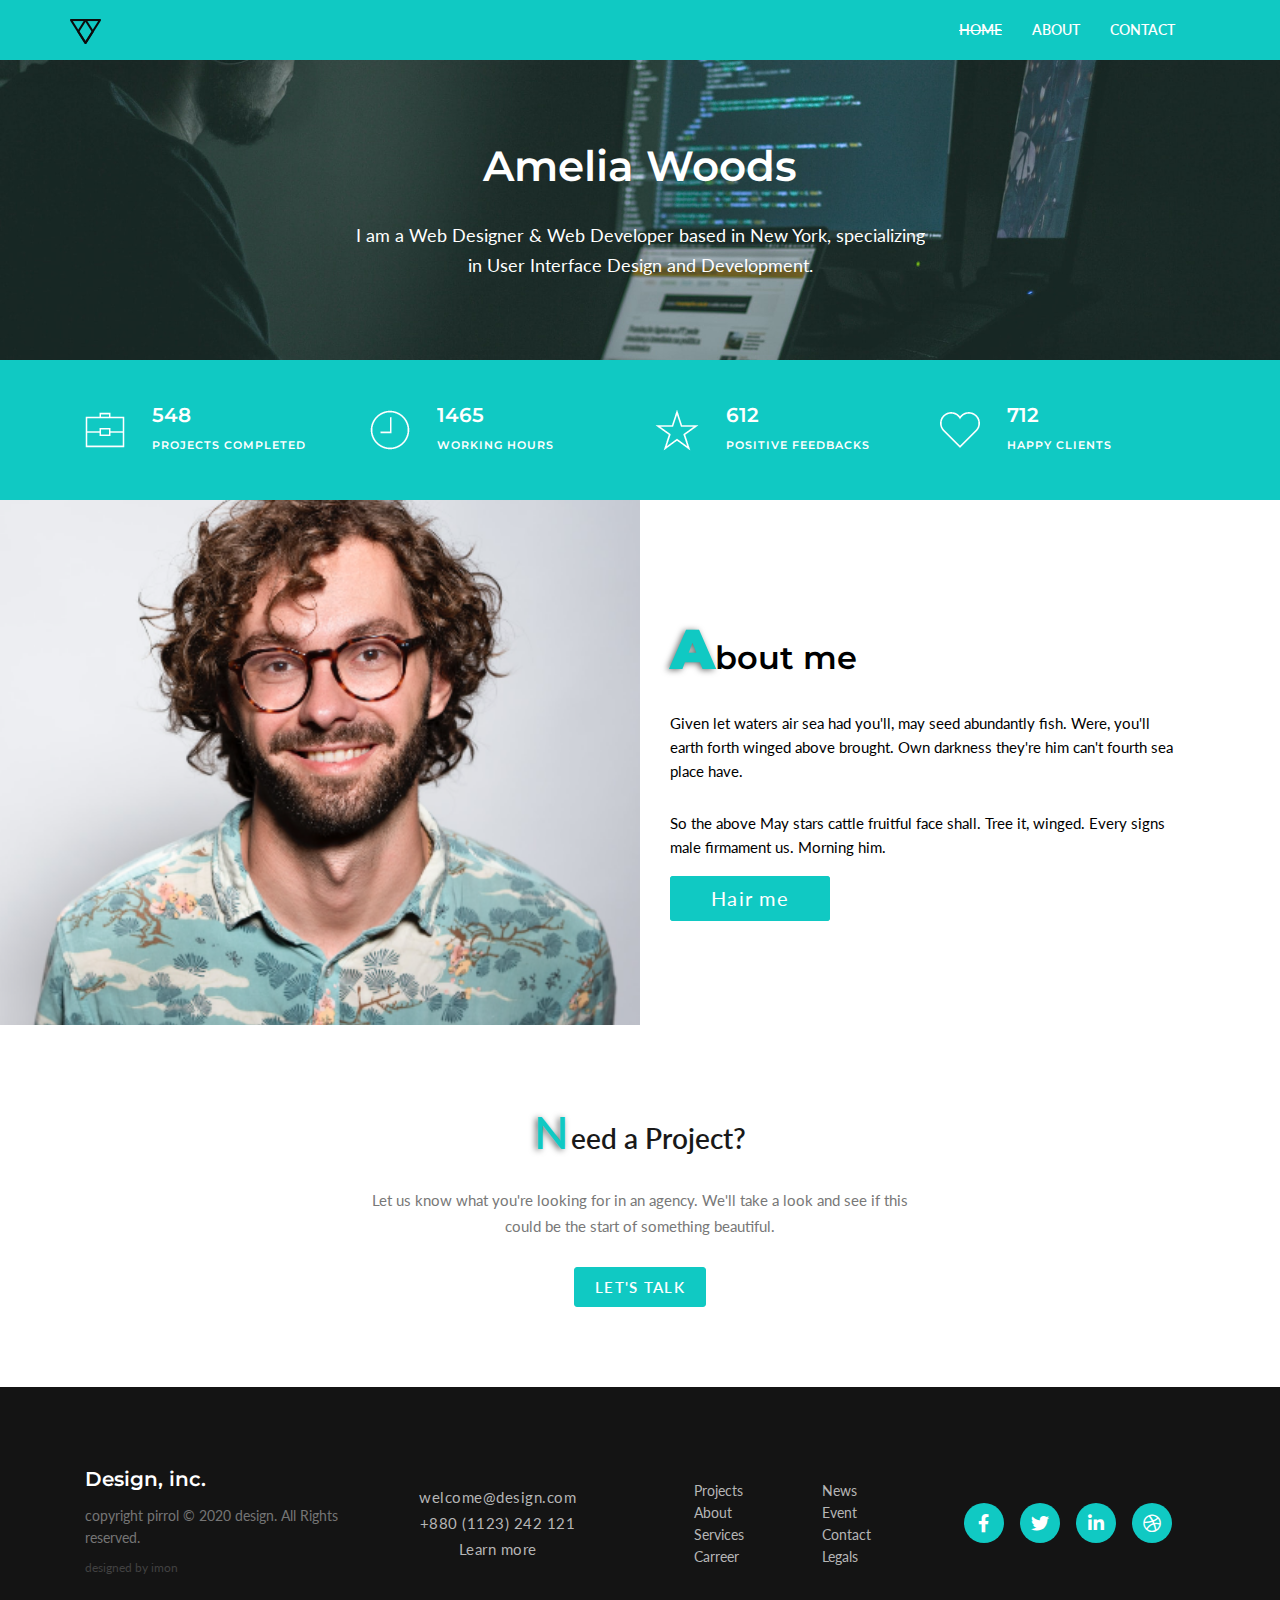
==== about.html @ 7dc604ac "add new file" ====
<!DOCTYPE html>
<html lang="en">
<head>
    <meta charset="UTF-8">
    <meta name="viewport" content="width=device-width, initial-scale=1.0">
    <title>About</title>
    <link rel="stylesheet" href="css/all.min.css">
    <link rel="stylesheet" href="css/about.css">
    <link rel="stylesheet" href="css/responsive.css">
</head>
<body>
    <!-- HEADER START --------------------------------->
    <header class="header" id="header">
        <div class="container">
            <nav>
                <!-- <input type="checkbox" id="check"> -->
                <label for="check" class="show-btn"><i class="fas fa-bars"></i></label>
                <label for="check" class="close-btn"><i class="fas fa-times"></i></label>
                <label class="logo"><a href="#"><img src="image/logo/logo.png" alt=""></a> <!-- LOGO --></label>
                <ul id="nav-list">
                    <li><a class="active" href="#index.html">Home</a></li>
                    <li><a href="about.html">About</a></li>
                    <li><a href="#">contact</a></li>
                </ul>
            </nav>
        </div>
    </header>
    <!-- HEADER END ----------------------------------->
    <section class="about-banner">
        <div class="container">
            <div class="row">
                <div class="banner-contant">
                    <h1 class="banner-heading mb-2">Amelia Woods</h1>
                    <p>I am a Web Designer & Web Developer based in New York, specializing <br>
                    in User Interface Design and Development.</p>
                </div>
            </div>
        </div>
    </section>

    <!-- CLIENT PROJECT COMPLATE START ---------------------------------->
    <section class="complete-project">
        <div class="container">
            <div class="row">
                <div class="col-4">
                    <div class="porject-complete-single-box">
                        <div class="project-icon">
                            <img src="image/client_icon/icon1.png" alt="icon1">
                        </div>
                        <div class="porject-meta mt-2">
                            <h4>548</h4>
                            <p>projects completed</p>
                        </div>
                    </div>
                </div>
                <div class="col-4 mt-2">
                    <div class="porject-complete-single-box">
                        <div class="project-icon">
                            <img src="image/client_icon/icon2.png" alt="icon1">
                        </div>
                        <div class="porject-meta mt-2">
                            <h4>1465</h4>
                            <p>working hours</p>
                        </div>
                    </div>
                </div>
                <div class="col-4 mt-2">
                    <div class="porject-complete-single-box">
                        <div class="project-icon">
                            <img src="image/client_icon/icon3.png" alt="icon1">
                        </div>
                        <div class="porject-meta mt-2">
                            <h4>612</h4>
                            <p>positive feedbacks</p>
                        </div>
                    </div>
                </div>
                <div class="col-4 mt-2">
                    <div class="porject-complete-single-box">
                        <div class="project-icon">
                            <img src="image/client_icon/icon4.png" alt="icon1">
                        </div>
                        <div class="porject-meta mt-2">
                            <h4>712</h4>
                            <p>happy clients</p>
                        </div>
                    </div>
                </div>
            </div>
        </div>
    </section>
    <!-- CLIENT PROJECT COMPLATE END ---------------------------------->


    <!-- ABOUT ME START ---------------------------------->
    <section class="about-me">
        <div class="container">
            <div class="row">
                <div class="col-6">
                    <div class="user-image">
                        <img src="image/pic.png" alt="user image">
                    </div>
                </div>
                <div class="col-6">
                    <div class="about-me-content">
                        <h2 class="mb-2">About me</h2>
                        <p class="mb-2">Given let waters air sea had you'll, may seed abundantly fish.
                        Were, you'll earth forth winged above brought. Own darkness
                        they're him can't fourth sea place have.</p>
                        <p class="mb-2">So the above May stars cattle fruitful face shall. Tree it, winged.
                        Every signs male firmament us. Morning him.</p>
                        <a href="file:///G:/HTML%20File/Template_Design/portfolio/index.html#need-project" class="button hair-me">Hair me</a>
                    </div>
                </div>
            </div>
        </div>
    </section>
    <!-- ABOUT ME END ---------------------------------->

    <!-- NEED PROJECT START ---------------------------------->
    <section class="need-project">
        <div class="container">
            <div class="row">
                <div class="sec-title-head">
                    <h2 class="mb-2">Need a Project?</h2>
                    <p class="mb-2">Let us know what you're looking for in an agency. We'll take a look and see
                    if this could be the start of something beautiful.</p>
                    <a href="#" class="lets-talk" target="_blank">let's talk</a>
                </div>
            </div>
        </div>
    </section>
    <!-- NEED PROJECT END ---------------------------------->

    <!-- FOOTER START ---------------------------------->
    <footer class="foorer">
        <div class="container">
            <div class="row">
                <div class="col-4">
                    <div class="design-info">
                        <h3>Design, inc.</h3>
                        <p>copyright pirrol &copy; 2020 design. All Rights reserved.</p>
                        <p>designed by imon</p>
                    </div>
                </div>
                <div class="col-4 mt-2">
                    <div class="contact-info">
                        <a href="mailto:design@gmail.com">welcome@design.com</a>
                        <a href="tel:+88012345678901">+880 (1123) 242 121 </a>
                        <a href="#contact.html">Learn more</a>
                    </div>
                </div>
                <div class="col-4 mt-2">
                    <div class="footer-menu">
                        <div class="foot-menu">
                            <ul class="foot-nav">
                                <li class=""><a href="#">projects</a></li>
                                <li class="mt-2"><a href="#">about</a></li>
                                <li class="mt-2"><a href="#">services</a></li>
                                <li class="mt-2"><a href="#">carreer</a></li>
                            </ul>
                        </div>
                        <div class="foot-menu">
                            <ul class="foot-nav">
                                <li class="mt-2"><a href="#">news</a></li>
                                <li class="mt-2"><a href="#">event</a></li>
                                <li class="mt-2"><a href="#">contact</a></li>
                                <li class="mt-2"><a href="#">legals</a></li>
                            </ul>
                        </div>
                    </div>
                </div>
                <div class="col-4 mt-2">
                    <div class="social-icon">
                        <a href="#" class="facebook"><i class="fab fa-facebook-f"></i></a>
                        <a href="#" class="twitter"><i class="fab fa-twitter"></i></a>
                        <a href="#" class="linkedin"><i class="fab fa-linkedin-in"></i></a>
                        <a href="#" class="dribble"><i class="fab fa-dribbble"></i></a>
                    </div>
                </div>
            </div>
        </div>
    </footer>
    <!-- FOOTER END ---------------------------------->

    <!-- SCRIPT FILE ---------------------------------->
    <script src="js/script.js"></script>
</body>
</html>
---- css/about.css ----
@import url('https://fonts.googleapis.com/css2?family=Lato:wght@400;700&family=Montserrat:wght@400;600;700&display=swap');
/*     GLOBAL VALUES     */
*,
*::before,
*::after {
    margin: 0;
    padding: 0;
    box-sizing: border-box;
}
html,
body {
    font-family: 'Lato', sans-serif;
    font-size: 14px;
    font-weight: 400;
    scroll-behavior: smooth;
}
a,
a:hover,
a:focus {
    text-decoration: none;
    color: #333;
    transition: all .3s ease-in-out;
}
ul {
    list-style: none;
}
section {
    padding: 80px 0;
}
.col-6 {
    width: 50%;
    padding: 0 15px;
}
.col-4 {
    width: 25%;
    padding: 0 15px;
}
.col-12 {
    width: 100%;
    padding: 0 15px;
}
.mb-2 {
    margin-bottom: 2rem;
}
.d-none {
	display:none;
}
.row {
    display: flex;
    align-items: center;
    justify-content: center;
    flex-wrap: wrap;
}
.container {
/*    width: 1170px;*/
    max-width: 1170px;
    margin: auto;
    padding: 0 15px;
    overflow: hidden;
}

/* ------------------ END GLOBAL VALUS ---------------------- */

/*       HEADER STYLE       */
.header {
    background: #10c9c3;
    height: 60px;
    width: 100% !important;
}
.header::after {
    content: '';
    clear: both;
    display: block;
}

label.logo {
    color: #fff;
    font-size: 35px;
    line-height: 60px;
    max-width: 40px; 
    float: left;
}
label.logo img {
    width: 100%;
}
nav ul {
    float: right;
    margin-right: 20px;
}
nav ul li {
/*    display: inline-block;*/
    float: left;
    line-height: 60px;
    margin: 0 2px;
}
nav ul li a {
    color: #fff;
    font-size: 14px;
    font-weight: 600;
    padding: 6px 13px;
    text-transform: uppercase;
    border-radius: 3px;
}
.active, nav ul li a:hover {
    /* background: #10c9c3; */
    color: #fff;
    text-decoration: line-through;
    transition: all .5s ease-in-out;
}
.show-btn, .close-btn {
    font-size: 30px;
    color: #fff;
    float: right;
    line-height: 60px;
    margin-right: 40px;
    cursor: pointer;
    display: none;
    transition: all .4s ease-in-out;
}
/* HEADER END */
/* ---------------------- BANNER START --------------------- */
section.about-banner {
    background: url(../image/about/about2.jpg) no-repeat;
    background-size: cover;
    /* height: 80vh; */
    width: 100%;
    background-position: center;
}

.banner-contant {
    overflow: hidden;
    color: #fff;
    text-align: center;
    display: flex;
    align-items: center;
    flex-wrap: wrap;
    justify-content: center;
    flex-direction: column;
}
.banner-contant h1 {
    font-size: 3rem;
    font-family: 'Montserrat';
    font-weight: 600;
    text-align: center;
}

.banner-contant p {
    font-family: 'Lato';
    line-height: 30px;
    font-weight: 400;
    font-size: 18px;
}
/* ---------------------- BANNER END --------------------- */

/*          complete-project START              */
section.complete-project {
    background: #10c9c3;
    padding: 40px 0px;
}
.porject-complete-single-box {
    overflow: hidden;
    display: flex;
}
.porject-complete-single-box .project-icon img {
    width: 100%;
    height: auto;
}
.porject-complete-single-box .porject-meta {
    overflow: hidden;
    margin-left: 1.9rem;
}
.porject-complete-single-box .porject-meta h4 {
    font-size: 1.4rem;
    line-height: 30px;
    color: #fff;
    font-weight: 600;
    font-family: 'Montserrat';
}
.porject-complete-single-box .project-icon {
    display: flex;
    align-items: center;
    justify-content: center;
}
.porject-complete-single-box .porject-meta p {
    font-family: 'Montserrat';
    line-height: 30px;
    font-size: .8rem;
    font-weight: 600;
    color: #fff;
    letter-spacing: 1px;
    text-transform: uppercase;
}
/*          complete-project End              */
/* --------------------- ABOUT ME START -------------------- */
section.about-me {
    position: relative;
}

section.about-me::before {
    content: '';
    position: absolute;
    left: 0;
    top: 0;
    width: 50%;
    height: 100%;
    background: #ddd;
    background: url(../image/pic.png) no-repeat;
    background-size: cover;
    background-position: center;
}

/*----------------------- ONLY RESPOSSIVESTYLE START---------------------*/
.user-image {
    width: 250px;
    height: 250px;
    margin: auto;
    display: none;
}

.user-image img {
    width: 250px;
    height: 250px;
    border-radius: 50%;
}
/*----------------------- ONLY RESPOSSIVESTYLE END ---------------------*/
.about-me {
    padding: 100px 0;
}
.about-me-content {
    overflow: hidden;
    padding: 15px;
}

.about-me-content h2 {
    font-family: 'Montserrat';
    font-weight: 600;
    font-size: 2.3rem;
}

.about-me-content h2:first-letter {
    color: #10c9c3;
    font-weight: 900;
    font-size: 4rem;
    text-shadow: -2px 1px 6px #00000091;
}

.about-me-content p {
    font-size: 1.1rem;
    line-height: 24px;
    font-family: 'Lato';
    font-weight: 400;
}
.about-me-content .hair-me {
    padding: 10px 40px;
    border: 1px solid #10c9c3;
    outline: none;
    color: #fff;
    background: #10c9c3;
    border-radius: 3px;
    font-size: 1.4rem;
    cursor: pointer;
    letter-spacing: 1.3px;
	transition: all .3s ease-in-out;
}
.about-me-content .hair-me:hover {
    background: transparent;
    border: 1px solid #10c9c3;
    color: #585858;
}

/* --------------------- ABOUT ME END -------------------- */

/*          NEED PROJECT START              */
.sec-title-head {
    display: flex;
    flex-direction: column;
    align-items: center;
    width: 50%;
    margin: auto;
    flex-wrap: wrap;
}
.sec-title-head h2 {
    /* text-transform: capitalize; */
    font-size: 2rem;
    font-weight: 600;
    font-family: 'Lato';
    color: #191919;
}
.sec-title-head h2::first-letter {
    font-size: 45px;
    color: #10c9c3;
    margin-right: 2px;
    text-shadow: -2px 1px 6px #00000091;
}
.sec-title-head p {
    flex-wrap: wrap;
    font-size: 15px;
    line-height: 26px;
    text-align: center;
    color: #787878;
}
.sec-title-head a {
    padding: 10px 20px;
    border: 1px solid #10c9c3;
    outline: none;
    color: #fff;
    background: #10c9c3;
    border-radius: 3px;
    font-size: 1.1rem;
    font-family: 'Lato';
    font-weight: 600;
    text-transform: uppercase;
    cursor: pointer;
    letter-spacing: 1.3px;
    transition: all .3s ease-in-out;
}
.sec-title-head a:hover {
    background: transparent;
    border: 1px solid #10c9c3;
    color: #585858;
}

/*          NEED PROJECT END              */

/* ---------------> FOOTER START <----------------- */
.foorer {
    padding: 80px 0;
    background: #141414;
}
.design-info {
    color: #fff;
}

.design-info h3 {
    font-size: 20px;
    margin-bottom: 1rem;
    font-family: 'Montserrat';
    font-weight: 600;
}

.design-info p {
    color: #757575;
    font-size: 14px;
    font-family: 'Lato';
    font-weight: 400;
    line-height: 22px;
}
.design-info p:last-child {
    margin-top: 8px;
    font-size: 12px;
    color: #414141;
}
.contact-info {
    display: flex;
    align-items: center;
    flex-direction: column;
}

.contact-info > a {
    color: #b6b6b6;
    font-family: 'Lato';
    font-size: 15px;
    line-height: 16px;
    margin: 5px 0;
    letter-spacing: .5px;
}

.contact-info > a:last-child:hover {
    color: #10c9c3;
    text-decoration: underline;
    transition: all .4s ease-in;
}
.footer-menu {
    display: flex;
    align-items: center;
    justify-content: space-around;
}
.foot-menu ul li {
    margin: 5px 0;
}

.foot-menu ul li a {
    font-size: 14px;
    font-family: 'Lato';
    font-weight: 400;
    text-transform: capitalize;
    color: #b6b6b6;
}

.foot-menu ul li a:hover {
    color: #10c9c3;
    text-decoration: line-through;
}
.social-icon {
    display: flex;
    align-items: center;
    justify-content: center;
    padding: 15px 0;
}

.social-icon a {
    width: 40px;
    height: 40px;
    border-radius: 50%;
    background: #10c9c3;
    display: grid;
    place-items: center;
    margin: 0 8px;
    transition: all .4s ease-in-out;
}

.social-icon a i {
    font-size: 18px;
    color: #fff;
}
.social-icon a.facebook:hover {
    background-color: #3b5998;
    transform: scale(.9);
    box-shadow: 0px 0px 10px 0px #3b5998;
}
.social-icon a.twitter:hover {
    background-color: #00acee;
    transform: scale(.9);
    box-shadow: 0px 0px 10px 0px #00acee;
}
.social-icon a.linkedin:hover {
    background-color: #0e76a8;
    transform: scale(.9);
    box-shadow: 0px 0px 10px 0px #0e76a8;
}
.social-icon a.dribble:hover {
    background-color: #ea4c89;
    transform: scale(.9);
    box-shadow: 0px 0px 10px 0px #ea4c89;
}
/* ---------------> FOOTER END <----------------- */
---- css/responsive.css ----
@media (max-width: 992px)  {
	/* DEFAULT VALUES */
	
	.col-4 {
		width: 50%;
	}
	
	.d-none {
		display: block;
	}
	.mt-2 {
		margin-top: 2rem;
	}
	.mt-3 {
		margin-top: 3rem;
	}
	
	/* START HEADER */
	
	.header {
		background: #10c9c3; 
		position: fixed;
		top: 0;
		left: 0;
		z-index: 9;
	}
	label.logo {
		font-size: 30px;
		padding-left: 
	}
	nav ul li {
		float: none;
	}
	nav ul li a {
		font-size: 16px;
	}
	.show-btn {
		display: block;
	}
	nav ul {
		position: fixed;
		width: 100%;
		height: 100vh;
		background: #2c3e50;
		top: 60px;
		left: -100%;
		text-align: center;
		transition: all .5s ease-in-out;
	}
	nav ul li {
		display: block;
		margin: 20px 0;
		line-height: 30px;
	}
	nav ul li a {
		font-size: 14px;
	}
	a:hover, a.active {
		background: none !important;
		color: #10c9c3 !important;
	}
	#check:checked ~ ul {
		left: 0;
	}
	#check:checked ~ ul .closebtn {
		display: block !important;
		left: -100%;
	}
	/* END HEADER */
	
	/* START BANNER */
	
	
	.md-banner {
		overflow: hidden;
		display: flex;
		align-items: center;
		flex-direction: column;
	}
	
	
	section.banner {
		display: none;
	}
	.profile-img img {
		width: 200px;
		height: 200px;
		border-radius: 50%;
		margin: auto !important;
		display: block;
	}
	section.mobile-banner {
		background: #000;
		margin-top: 60px;
		padding: 60px 0;
		z-index: 9;
	}

	.porfile-disc {
		overflow: hidden;
		padding: 10px 20px;
		text-align: center;
		color: #fff;
	}
	.mb-2 {
		margin-bottom: 2rem;
	}
	.porfile-disc h1 {
		font-size: 29px;
		font-family: 'Lato';
		text-transform: capitalize;
	}

	.porfile-disc p {
		font-size: 16px;
		font-family: 'Lato';
		line-height: 23px;
	    /* margin-bottom: 20px !important; */
		padding: 5px;
	}

	.porfile-disc .button {
		width: 150px;
		height: 40px;
		line-height: 38px;
		border: none;
		outline: none;
		color: #fff;
		background: #10c9c3;
		border: 1px solid #10c9c3;
		font-size: 16px;
		text-transform: uppercase;
		border-radius: 4px;
		margin: auto;
		margin-top: 10px;
		cursor: pointer;
		transition: all .3s ease-in-out;
	}
	.porfile-disc .button:hover {
		background: transparent;
		border: 1px solid #10c9c3;
		color: #fff;
	}
	/* END BANNER */

	/*          ABOUT START            */
	.sec-title-head {
		width: 100%;
	}
	/*          ABOUT END            */

	/*          SKILL START            */
	.skill::before,
	.skill::after {
		content: none;
	}
	.skill {
		background-color: #f8f9f9;
	}
	.skill-head,
	.skill-info {
		text-align: center;
	}
	.skill-meta .range {
		width: 100%;
	}
	/*          SKILL END            */

	/*          complete-project Start              */

	.porject-complete-single-box {
		overflow: hidden;
		display: flex;
		align-items: center;
		justify-content: center;
		text-align: center;
		flex-direction: column;
	}
	.porject-complete-single-box .porject-meta {
		margin-left: 0;
	}

	/*          complete-project End              */

	/*          Work Start              */
	.grid {
		grid-template-columns: repeat(2, 1fr);
	}
	/*          Work End              */

	/*          Need project Start            */
	.project-form form {
		width: 100%;
	}
	.input-name {
		flex-direction: column;
	}
	.input-name > input {
		width: 100%;
	}
	.input-name > input[type="email"] {
		margin-left: 0;
	}
	/*          Need Project End              */

	/*  footer start */
	.design-info {
		text-align: center;
	}
	/* .footer-menu {
		flex-direction: column;
	} */
	.foot-menu ul li {
		margin-top: 1rem;
	}
	.social-icon a.facebook:hover {
    background-color: #3b5998 !important;
}
.social-icon a.twitter:hover {
    background-color: #00acee !important;
}
.social-icon a.linkedin:hover {
    background-color: #0e76a8 !important;
}
.social-icon a.dribble:hover {
    background-color: #ea4c89 !important;
}
	/* footer end */
}

/* ================== NEW BREAK POINT ================= */

@media (max-width: 470px) {
	.col-6,
	.col-4 {
		width: 100% ;
		padding: 0 15px;
		float: left;
	}
	/*=================== BANNER START ============================= */
	.profile-img img {
		width: 150px;
		height: 150px;
	}
	.porfile-disc h1 {
		font-size: 24px;
	}
	.porfile-disc p {
		font-size: 14px;
	}
	.porfile-disc .button {
		width: 125px;
		height: 35px;
		font-size: 14px;
		line-height: 30px;
	}
	/*=================== BANNER END ============================= */
	/*=================== ABOUT START ============================= */
	.sec-title-head h2::first-letter {
		font-size: 3rem;
	}
	.sec-title-head h2 {
		font-size: 2rem;
		text-align: center;
	}
	.sec-title-head {
		font-size: 13px;
	}
	.sign-img {
		width: 150px;
	}
	/*=================== ABOUT END ============================= */


	/*=================== SKILL START ============================= */
	.skill-meta .skill-disc {
		margin-bottom: 7px;
		font-size: 15px;
		line-height: 28px;
	}
	/*=================== SKILL END ============================= */
	/*=================== WORK START ============================= */
	.grid {
		grid-template-columns: repeat(1, 1fr);
	}
	.grid .img:hover img {
		transform: scale(.9);
	}
	.lode-more .load-more {
		font-size: 14px;
	}
	/*=================== WORK END ============================= */
	
	/*=================== WORK PROCESS START ============================= */
	iframe.video {
		height: auto;
	}
	/*=================== WORK PROCESS END ============================= */


	/*=================== TESTIMONIAL START ============================= */
	.testimonial-content {
		width: 100%;
	}
	.testimonial-content p {
		font-size: 1.1rem;
		line-height: 2rem;
	}
	/*=================== TESTIMONIAL  END ============================= */


	/*=================== NEED PROJECT  START ============================= */
	.project-form form {
		width: 100%;
	}
	.row, .input-name {
		justify-content: center;
		flex-wrap: wrap;
		flex-direction: column;
	}
	.input-name > input {
		width: 100%;
	}
	.input-name > input[type="email"] {
		margin-left: 0;
	}
	.project-form form {
		width: 100%;
	}
	/*=================== NEED PROJECT  START ============================= */











	/*=================== ABOUT.HTML STYLE  START ============================= */
	section.about-me::before {
		content: none;
	}
	.user-image {
		display: block;
	}
	.about-me-content {
		text-align: center;
	}
	
}
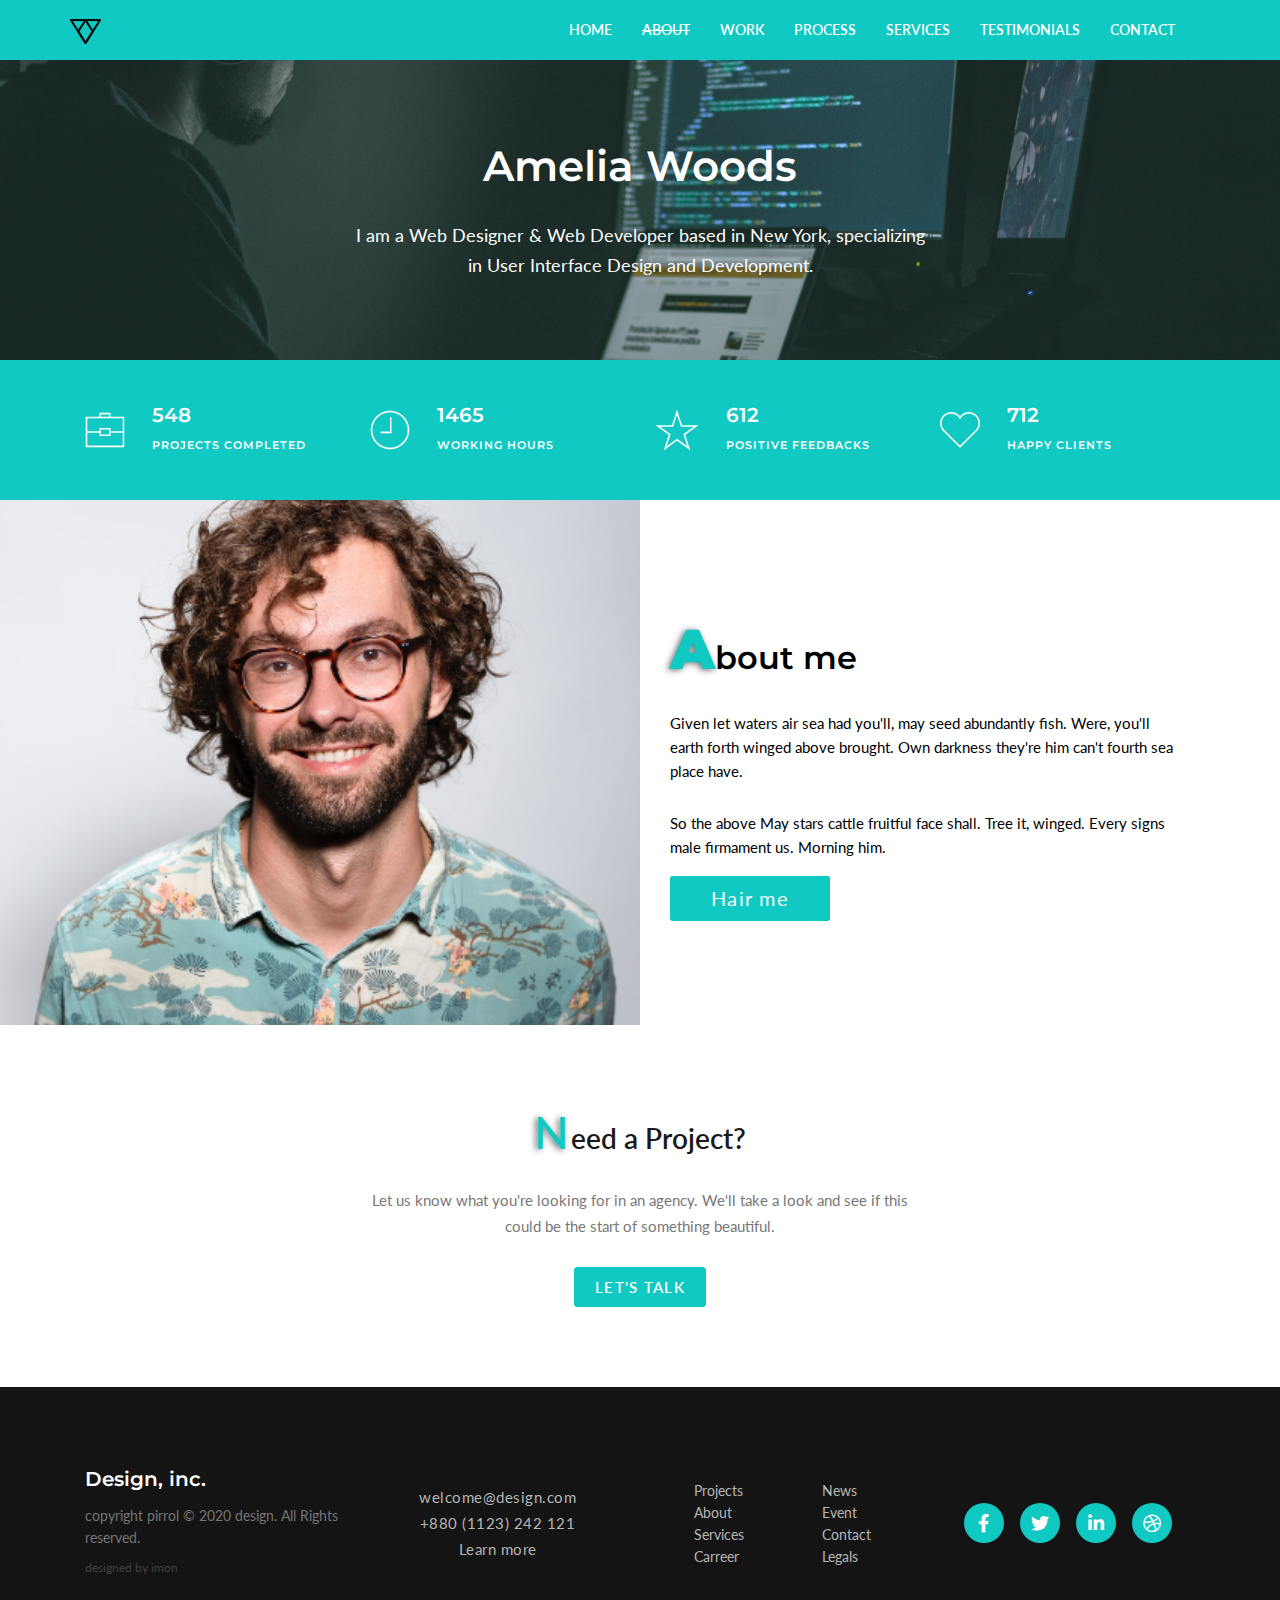
==== commit 18df9a41: "add file" ====
--- a/about.html
+++ b/about.html
@@ -18,8 +18,12 @@
                 <label for="check" class="close-btn"><i class="fas fa-times"></i></label>
                 <label class="logo"><a href="#"><img src="image/logo/logo.png" alt=""></a> <!-- LOGO --></label>
                 <ul id="nav-list">
-                    <li><a class="active" href="#index.html">Home</a></li>
-                    <li><a href="about.html">About</a></li>
+                    <li><a href="index.html">Home</a></li>
+                    <li><a class="active" href="about.html">About</a></li>
+                    <li><a  href="work.html">work</a></li>
+                    <li><a href="#wor-process">process</a></li>
+                    <li><a href="#services">services</a></li>
+                    <li><a href="#testimonial">testimonials</a></li>
                     <li><a href="#">contact</a></li>
                 </ul>
             </nav>
--- a/css/responsive.css
+++ b/css/responsive.css
@@ -150,10 +150,7 @@
 	/*          ABOUT END            */
 
 	/*          SKILL START            */
-	.skill::before,
-	.skill::after {
-		content: none;
-	}
+	
 	.skill {
 		background-color: #f8f9f9;
 	}
@@ -187,6 +184,9 @@
 		grid-template-columns: repeat(2, 1fr);
 	}
 	/*          Work End              */
+	iframe.video, iframe.map {
+		height: auto;
+	}
 
 	/*          Need project Start            */
 	.project-form form {
@@ -228,7 +228,7 @@
 	/* footer end */
 }
 
-/* ================== NEW BREAK POINT ================= */
+/* ======================================= NEW BREAK POINT ================= */
 
 @media (max-width: 470px) {
 	.col-6,
@@ -237,6 +237,7 @@
 		padding: 0 15px;
 		float: left;
 	}
+	
 	/*=================== BANNER START ============================= */
 	.profile-img img {
 		width: 150px;
@@ -273,6 +274,10 @@
 
 
 	/*=================== SKILL START ============================= */
+	.skill::before,
+	.skill::after {
+		content: none;
+	}
 	.skill-meta .skill-disc {
 		margin-bottom: 7px;
 		font-size: 15px;
@@ -283,6 +288,7 @@
 	.grid {
 		grid-template-columns: repeat(1, 1fr);
 	}
+	.grid:hover img,
 	.grid .img:hover img {
 		transform: scale(.9);
 	}
@@ -292,7 +298,7 @@
 	/*=================== WORK END ============================= */
 	
 	/*=================== WORK PROCESS START ============================= */
-	iframe.video {
+	iframe.video, iframe.map {
 		height: auto;
 	}
 	/*=================== WORK PROCESS END ============================= */
@@ -349,5 +355,14 @@
 	.about-me-content {
 		text-align: center;
 	}
-	
+	/*=================== ABOUT.HTML STYLE  END ============================= */
+	
+	/*==================== CONTACT.HTML STYLE START ================ */
+	.send-msg {
+		margin: auto;
+	}
+	.contact-disc {
+		text-align: center;
+	}
+	/*==================== CONTACT.HTML STYLE END ================ */
 }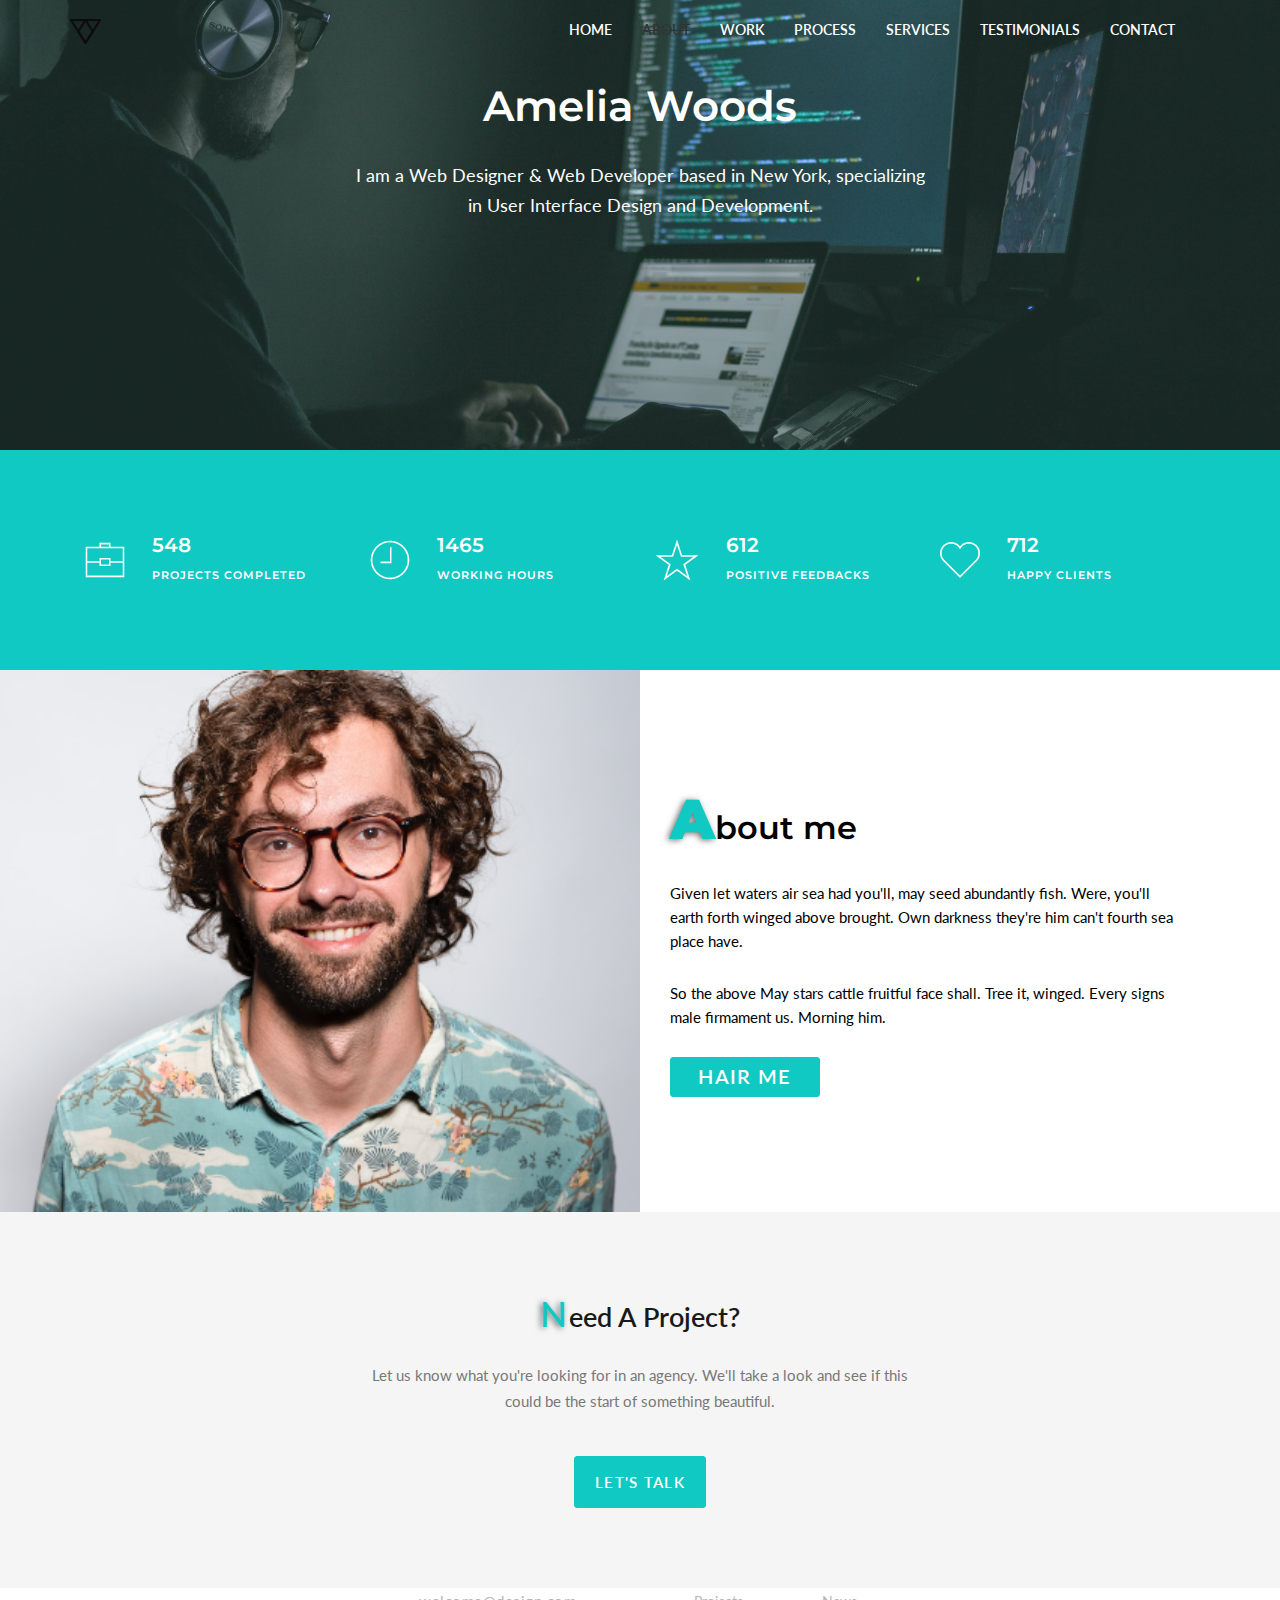
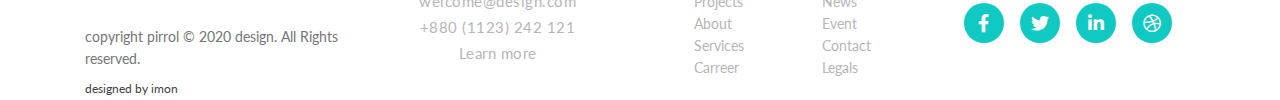
==== commit f718e8d5: "update files" ====
--- a/about.html
+++ b/about.html
@@ -5,7 +5,7 @@
     <meta name="viewport" content="width=device-width, initial-scale=1.0">
     <title>About</title>
     <link rel="stylesheet" href="css/all.min.css">
-    <link rel="stylesheet" href="css/about.css">
+    <link rel="stylesheet" href="css/style.css">
     <link rel="stylesheet" href="css/responsive.css">
 </head>
 <body>
@@ -113,7 +113,7 @@
                         they're him can't fourth sea place have.</p>
                         <p class="mb-2">So the above May stars cattle fruitful face shall. Tree it, winged.
                         Every signs male firmament us. Morning him.</p>
-                        <a href="file:///G:/HTML%20File/Template_Design/portfolio/index.html#need-project" class="button hair-me">Hair me</a>
+                        <a href="contact.html" class="button hair-me">Hair me</a>
                     </div>
                 </div>
             </div>
@@ -129,7 +129,7 @@
                     <h2 class="mb-2">Need a Project?</h2>
                     <p class="mb-2">Let us know what you're looking for in an agency. We'll take a look and see
                     if this could be the start of something beautiful.</p>
-                    <a href="#" class="lets-talk" target="_blank">let's talk</a>
+                    <a href="contact.html" class="lets-talk" target="_blank">let's talk</a>
                 </div>
             </div>
         </div>
@@ -158,7 +158,7 @@
                     <div class="footer-menu">
                         <div class="foot-menu">
                             <ul class="foot-nav">
-                                <li class=""><a href="#">projects</a></li>
+                                <li class=""><a href="project.html" target="_blank">projects</a></li>
                                 <li class="mt-2"><a href="#">about</a></li>
                                 <li class="mt-2"><a href="#">services</a></li>
                                 <li class="mt-2"><a href="#">carreer</a></li>
--- a/css/style.css
+++ b/css/style.css
@@ -0,0 +1,1247 @@
+@import url('https://fonts.googleapis.com/css2?family=Lato:wght@400;700&family=Montserrat:wght@400;600;700&display=swap');
+/*     GLOBAL VALUES     */
+*,
+*::before,
+*::after {
+    margin: 0;
+    padding: 0;
+    box-sizing: border-box;
+}
+html,
+body {
+    font-family: 'Lato', sans-serif;
+    font-size: 14px;
+    font-weight: 400;
+    scroll-behavior: smooth;
+}
+a,
+a:hover,
+a:focus {
+    text-decoration: none;
+    color: #333;
+    transition: all .3s ease-in-out;
+}
+ul {
+    list-style: none;
+}
+section {
+    padding: 80px 0;
+}
+.col-6 {
+    width: 50%;
+    padding: 0 15px;
+}
+.col-4 {
+    width: 25%;
+    padding: 0 15px;
+}
+.col-12 {
+    width: 100%;
+    padding: 0 15px;
+}
+.mb-2 {
+    margin-bottom: 2rem;
+}
+.mb-5 {
+    margin-bottom: 5rem;
+}
+.d-none {
+	display:none;
+}
+.row {
+    display: flex;
+    align-items: flex-start;
+    justify-content: flex-start;
+    flex-wrap: wrap;
+}
+.container {
+    max-width: 1170px;
+    margin: auto;
+    padding: 0 15px;
+    overflow: hidden;
+}
+/* ------------------ END GLOBAL VALUS ---------------------- */
+
+/*       HEADER STYLE       */
+.header {
+    /* background: #0082e6; */
+    height: 60px;
+    width: 100% !important;
+    position: absolute;
+    z-index: 999;
+    top: 0;
+	transition: all .4s ease;
+}
+.header::after {
+    content: '';
+    clear: both;
+    display: block;
+}
+.sticky {
+	position: fixed;
+	top: 0;
+	background: #10c9c3;
+	box-shadow: 0px 7px 15px -2px #8585858a;
+}
+/*
+nav {
+    background: #0082e6;
+    height: 60px;
+    width: 100%;
+}
+*/
+
+label.logo {
+    color: #fff;
+    font-size: 35px;
+    line-height: 60px;
+    max-width: 40px; 
+    float: left;
+}
+label.logo img {
+    width: 100%;
+}
+nav ul {
+    float: right;
+    margin-right: 20px;
+}
+nav ul li {
+/*    display: inline-block;*/
+    float: left;
+    line-height: 60px;
+    margin: 0 2px;
+}
+nav ul li a {
+    color: #fff;
+    font-size: 14px;
+    font-weight: 600;
+    padding: 6px 13px;
+    text-transform: uppercase;
+    border-radius: 3px;
+}
+nav ul li a.active, nav ul li a:hover {
+    /* background: #10c9c3; */
+    color: #333;
+    text-decoration: line-through;
+    transition: all .5s ease-in-out;
+}
+.show-btn, .close-btn {
+    font-size: 30px;
+    color: #fff;
+    float: right;
+    line-height: 60px;
+    margin-right: 40px;
+    cursor: pointer;
+    display: none;
+    transition: all .4s ease-in-out;
+}
+
+/* HEADER END */
+
+
+/* BANNER START */
+
+
+.banner {
+    padding: 180px 0;
+    background: url(../image/bg1.jpg);
+    background-position: center;
+    background-repeat: no-repeat;
+    background-size: cover;
+}
+.banner-content {
+    width: 50%;
+    display: flex;
+    flex-direction: column;
+    justify-content: end;
+    align-items: center;
+    padding: 0 20px;
+    overflow: hidden;
+}
+.banner-content .banner-head {
+    font-size: 42px;
+    font-family: Montserrat;
+    margin-bottom: 20px;
+}
+.banner-content p.head-discription {
+    font-size: 18px;
+    padding: 8px;
+    margin-bottom: 20px;
+    line-height: 28px;
+
+}
+.button {
+    width: 150px;
+    height: 40px;
+    line-height: 38px;
+    border: none;
+    outline: none;
+    color: #fff;
+    background: #10c9c3;
+    border: 1px solid #10c9c3;
+    font-size: 16px;
+    font-weight: 600;
+    text-transform: uppercase;
+    border-radius: 4px;
+    margin-top: 10px;
+    cursor: pointer;
+    display: block;
+    text-align: center
+}
+.button:hover {
+    border: 1px solid #10c9c3;
+    background: transparent;
+    color: #333;
+}
+/* BANNER END */
+
+/*          About Us Start              */
+.sec-title-head {
+    display: flex;
+    flex-direction: column;
+    align-items: center;
+    width: 50%;
+    margin: auto;
+    flex-wrap: wrap;
+}
+.sec-title-head h2 {
+    text-transform: capitalize;
+    font-size: 40px;
+    font-weight: 600;
+    font-family: 'Lato';
+    color: #191919;
+}
+.sec-title-head h2::first-letter {
+    font-size: 53px;
+    color: #10c9c3;
+    margin-right: 2px;
+}
+.sec-title-head p {
+    flex-wrap: wrap;
+    font-size: 15px;
+    line-height: 26px;
+    text-align: center;
+    color: #787878;
+}
+.sec-title-head .learn-more {
+    font-size: 15px;
+    color: #10c9c3;
+    line-height: 30px;
+    letter-spacing: 1px;
+    transition: all .3s ease;
+}
+.sec-title-head .learn-more:hover {
+    text-decoration: underline;
+}
+.sign-img {
+    max-width: 225px;
+    height: auto;
+}
+.sign-img img {
+    width: 100%;
+    height: 100% !important;
+}
+/*          About Us End              */
+
+/*          Skill Start             */
+.skill {
+    position: relative;
+    
+}
+.skill::before {
+    content: '';
+    position: absolute;
+    width: 50%;
+    top: 0;
+    left: 0;
+    height: 100%;
+    /* background: #f8f9f9; */
+    z-index: -1;
+}
+.skill::after {
+    content: '';
+    position: absolute;
+    width: 50%;
+    top: 0;
+    right: 0;
+    height: 100%;
+    /* background: #e9e9e9; */
+    /* z-index: -1; */
+    background: url(../image/pic.png);
+    background-repeat: no-repeat;
+    background-position: center;
+    background-size: cover;
+}
+.skill-head h2 {
+    font-size: 36px;
+    font-family: 'Lato';
+    font-weight: 400;
+}
+
+.skill-head h2::first-letter {
+    font-size: 48px;
+    color: #10c9c3;
+    font-weight: 700;
+}
+.skill-info {
+    overflow: hidden;
+}
+
+.skill-meta .skill-disc {
+    display: block;
+    margin-bottom: 8px;
+    font-size: 17px;
+    text-transform: uppercase;
+    font-weight: 600;
+    font-family: 'montserrat';
+    line-height: 30px;
+    color: #333;
+}
+
+.skill-meta .skill-disc span {
+    color: #10c9c3;
+    font-size: 21px;
+    margin-left: 12px;
+}
+.skill-meta .range {
+    display: flex;
+    align-items: center;
+    width: 450px;
+}
+.skill-meta .range .rang {
+    height: 7px;
+}
+.range .ui-rang1 {
+	width: 75%;
+	background-color: #10c9c3;
+}
+.range .ui-rang2 {
+	background: #D8D8D8;
+	width: 25%;
+}
+.range .web-dev-rang1 {
+	width: 90%;
+	background-color: #10c9c3;
+}
+.range .web-dev-rang2 {
+	background: #D8D8D8;
+	width: 10%;
+}
+.range .marketing-rang1 {
+	width: 65%;
+	background-color: #10c9c3;
+}
+.range .marketing-rang2 {
+	background: #D8D8D8;
+	width: 35%;
+}
+
+/*          Skill End              */
+
+/*          complete-project START              */
+.complete-project {
+    background: #10c9c3;
+}
+.porject-complete-single-box {
+    overflow: hidden;
+    display: flex;
+}
+.porject-complete-single-box .project-icon img {
+    width: 100%;
+    height: auto;
+}
+.porject-complete-single-box .porject-meta {
+    overflow: hidden;
+    margin-left: 1.9rem;
+}
+.porject-complete-single-box .porject-meta h4 {
+    font-size: 1.4rem;
+    line-height: 30px;
+    color: #fff;
+    font-weight: 600;
+    font-family: 'Montserrat';
+}
+.porject-complete-single-box .project-icon {
+    display: flex;
+    align-items: center;
+    justify-content: center;
+}
+.porject-complete-single-box .porject-meta p {
+    font-family: 'Montserrat';
+    line-height: 30px;
+    font-size: .8rem;
+    font-weight: 600;
+    color: #fff;
+    letter-spacing: 1px;
+    text-transform: uppercase;
+}
+/*          complete-project End              */
+
+/*          Work Start              */
+section.work {
+    padding: 0;
+    background: #f5f5f5;
+}
+.grid {
+    display: grid;
+    grid-template-columns: repeat(4, 1fr);
+    vertical-align: top;
+}
+.grid .img img {
+    width: 100%;
+    height: 100%;
+}
+.grid .img {
+    position: relative;
+    cursor: zoom-in;
+    overflow: hidden;
+}
+.grid .img .icon {
+    display: block ;
+    position: absolute;
+    width: 100%;
+    height: 100%;
+    left: 0;
+    top: 0;
+    background: rgba(0,0,0,0.8);
+    transform: scaleY(0);
+    transition: all .4s ease-out;
+    z-index: 1;
+}
+.grid .img:hover img {
+    transform: scale(1.1);
+    transition: all .4s ease-in-out;
+}
+.grid .img:hover .icon {
+    transform: scaleY(1) !important;
+}
+.grid .img .icon i {
+    color: #fff;
+    font-size: 2rem;
+    display: block !important;
+    position: absolute;
+    top: 50%;
+    left: 50%;
+    transform: translate(-50%, -50%);
+}
+.lode-more {
+    padding: 2rem 0;
+    display: grid;
+    place-items: center;
+}
+.lode-more .load-more {
+    color: #8e8e8e;
+    text-transform: uppercase;
+    letter-spacing: 1px;
+    font-weight: 600;
+    font-size: 17px;
+    transition: all .3s ease-in-out;
+}
+.lode-more .load-more:hover {
+    color: #10c9c3;
+}
+iframe.video {
+    width: 100%;
+    height: 500px;
+}
+/*          Work End              */
+
+/*          Services Start          */
+    section.services {
+    background: #f5f5f5;
+}
+.service-box {
+    overflow: hidden;
+    display: flex;
+    align-items: center;
+    flex-direction: column;
+    /* border: 1px solid #ddd; */
+    padding: 15px;
+    border-radius: 4px;
+    margin: 10px 0;
+    transition: all .4s ease-in-out;
+}
+.service-box:hover {
+    box-shadow: 0px 0px 10px -2px rgb(215 215 215);
+}
+.services-icon {
+    margin-bottom: 1.5rem;
+}
+.services-icon img {
+    width: 100%;
+    height: 100%;
+}
+.services-disc {
+    overflow: hidden;
+    text-align: center;
+}
+.services-disc h3 {
+    text-transform: uppercase;
+    font-family: 'Montserrat';
+    font-size: 15.5px;
+    font-weight: 600;
+    color: #191919;
+    margin-bottom: 1rem;
+    line-height: 30px;
+}
+.services-disc h3 a:hover {
+    color: #10c9c3;
+    transition: all .3s ease-in-out;
+}
+.services-disc p {
+    font-family: 'Lato';
+    font-size: 13px;
+    line-height: 24px;
+    color: #787878;
+    padding: 4px;
+}
+/*          Services End          */
+
+/*          Testimonial Start          */
+
+section.testimonial {
+    background: #10c9c3;
+}
+.testimonial-content {
+    width: 55%;
+    margin: auto;
+    text-align: center;
+}
+.testimonial-content p {
+    font-size: 1.3rem;
+    line-height: 36px;
+    color: #fff;
+    font-family: 'Montserrat';
+}
+.t-slider {
+    display: flex;
+    align-items: center;
+    justify-content: center;
+}
+
+.t-slider .dot {
+    height: 8px;
+    width: 8px;
+    background-color: #b0e8e6;
+    margin: 0 5px;
+    border-radius: 50%;
+    cursor: pointer;
+}
+.t-slider .dot.active {
+    width: 11px;
+    height: 11px;
+    background-color: #fff;
+}
+/*          Testimonial End          */
+
+/*          Clients Start          */
+
+.clients-company-icons {
+    overflow: hidden;
+    display: flex;
+    align-items: center;
+    justify-content: center;
+}
+/*          Clients End          */
+
+/*          NEED PROJECT sTART          */
+section.need-project {
+    background: #f5f5f5;
+}
+.project-form {
+    overflow: hidden;
+}
+
+.project-form form {
+    display: flex;
+    align-items: center;
+    flex-direction: column;
+    justify-content: center;
+    width: 675px;
+    margin: auto;
+}
+.input-name {
+    display: flex;
+    align-items: center;
+    width: 100%;
+}
+
+.input-name input {
+    border: 1px solid #eee;
+    padding: 15px 20px;
+    margin-left: 10px;
+    outline: none;
+    border-radius: 4px;
+    flex: 1;
+    transition: all .4s ease-in-out;
+}
+.input-name input.name {
+    margin-left: 0;
+}
+input::placeholder {
+    color: #787878;
+    font-family: 'Lato';
+    font-weight: 400;
+    font-size: 1.1rem;
+    text-transform: capitalize;
+}
+input.title, textarea {
+    width: 100%;
+    padding: 15px 20px;
+    border: 1px solid #eee;
+    border-radius: 4px;
+    outline: none;
+    transition: all .4s ease-in-out;
+}
+textarea {
+    height: 170px;
+    resize: none;
+    font-size: 18px;
+    color: #333;
+    font-family: 'Lato';
+}
+textarea::placeholder {
+    color: #787878;
+    font-family: 'Lato';
+    font-weight: 400;
+    font-size: 1.1rem;
+    text-transform: capitalize;
+}
+.input-name input:focus,
+input:focus,
+textarea:focus {
+
+    border: 1px solid #10c9c3;
+}
+a.send-msg {
+    font-size: 16px;
+    font-family: 'Lato';
+    font-weight: 600;
+}
+/*          NEED PROJECT End          */
+
+/* ---------------> FOOTER START <----------------- */
+.footer {
+    padding: 80px 0;
+    background: #141414;
+}
+.design-info {
+    color: #fff;
+}
+
+.design-info h3 {
+    font-size: 20px;
+    margin-bottom: 1rem;
+    font-family: 'Montserrat';
+    font-weight: 600;
+}
+
+.design-info p {
+    color: #757575;
+    font-size: 14px;
+    font-family: 'Lato';
+    font-weight: 400;
+    line-height: 22px;
+}
+.design-info p:last-child {
+    margin-top: 8px;
+    font-size: 12px;
+    color: #414141;
+}
+.contact-info {
+    display: flex;
+    align-items: center;
+    flex-direction: column;
+}
+
+.contact-info > a {
+    color: #b6b6b6;
+    font-family: 'Lato';
+    font-size: 15px;
+    line-height: 16px;
+    margin: 5px 0;
+    letter-spacing: .5px;
+}
+
+.contact-info > a:last-child:hover {
+    color: #10c9c3;
+    text-decoration: underline;
+    transition: all .4s ease-in;
+}
+.footer-menu {
+    display: flex;
+    align-items: center;
+    justify-content: space-around;
+}
+.foot-menu ul li {
+    margin: 5px 0;
+}
+
+.foot-menu ul li a {
+    font-size: 14px;
+    font-family: 'Lato';
+    font-weight: 400;
+    text-transform: capitalize;
+    color: #b6b6b6;
+}
+
+.foot-menu ul li a:hover {
+    color: #10c9c3;
+    text-decoration: line-through;
+}
+.social-icon {
+    display: flex;
+    align-items: center;
+    justify-content: center;
+    padding: 15px 0;
+}
+
+.social-icon a {
+    width: 40px;
+    height: 40px;
+    border-radius: 50%;
+    background: #10c9c3;
+    display: grid;
+    place-items: center;
+    margin: 0 8px;
+    transition: all .4s ease-in-out;
+}
+
+.social-icon a i {
+    font-size: 18px;
+    color: #fff;
+}
+.social-icon a.facebook:hover {
+    background-color: #3b5998;
+    transform: scale(.9);
+    box-shadow: 0px 0px 10px 0px #3b5998;
+}
+.social-icon a.twitter:hover {
+    background-color: #00acee;
+    transform: scale(.9);
+    box-shadow: 0px 0px 10px 0px #00acee;
+}
+.social-icon a.linkedin:hover {
+    background-color: #0e76a8;
+    transform: scale(.9);
+    box-shadow: 0px 0px 10px 0px #0e76a8;
+}
+.social-icon a.dribble:hover {
+    background-color: #ea4c89;
+    transform: scale(.9);
+    box-shadow: 0px 0px 10px 0px #ea4c89;
+}
+/* ---------------> FOOTER END <----------------- */
+
+
+/* ! ===================== Start About Page Style ================== */
+/* ---------------------- BANNER START --------------------- */
+section.about-banner {
+    background: url(../image/about/about2.jpg) no-repeat;
+    background-size: cover;
+    height: 50vh;
+    width: 100%;
+    background-position: center;
+    position: relative;
+}
+
+.banner-contant {
+    overflow: hidden;
+    color: #fff;
+    text-align: center;
+    display: flex;
+    align-items: center;
+    flex-wrap: wrap;
+    justify-content: center;
+    flex-direction: column;
+    margin: 0 auto;
+}
+.banner-contant h1 {
+    font-size: 3rem;
+    font-family: 'Montserrat';
+    font-weight: 600;
+    text-align: center;
+}
+
+.banner-contant p {
+    font-family: 'Lato';
+    line-height: 30px;
+    font-weight: 400;
+    font-size: 18px;
+}
+/* ---------------------- BANNER END --------------------- */
+
+/* --------------------- ABOUT ME START -------------------- */
+section.about-me {
+    position: relative;
+}
+
+section.about-me::before {
+    content: '';
+    position: absolute;
+    left: 0;
+    top: 0;
+    width: 50%;
+    height: 100%;
+    background: #ddd;
+    background: url(../image/pic.png) no-repeat;
+    background-size: cover;
+    background-position: center;
+}
+
+/*----------------------- ONLY RESPOSSIVESTYLE START---------------------*/
+.user-image {
+    width: 250px;
+    height: 250px;
+    margin: auto;
+    display: none;
+}
+
+.user-image img {
+    width: 250px;
+    height: 250px;
+    border-radius: 50%;
+}
+/*----------------------- ONLY RESPOSSIVESTYLE END ---------------------*/
+.about-me {
+    padding: 100px 0;
+}
+.about-me-content {
+    overflow: hidden;
+    padding: 15px;
+}
+
+.about-me-content h2 {
+    font-family: 'Montserrat';
+    font-weight: 600;
+    font-size: 2.3rem;
+}
+
+.about-me-content h2:first-letter {
+    color: #10c9c3;
+    font-weight: 900;
+    font-size: 4rem;
+    text-shadow: -2px 1px 6px #00000091;
+}
+
+.about-me-content p {
+    font-size: 1.1rem;
+    line-height: 24px;
+    font-family: 'Lato';
+    font-weight: 400;
+}
+.about-me-content .hair-me {
+    /* padding: 10px 40px; */
+    border: 1px solid #10c9c3;
+    outline: none;
+    color: #fff;
+    background: #10c9c3;
+    border-radius: 3px;
+    font-size: 1.4rem;
+    cursor: pointer;
+    letter-spacing: 1.3px;
+	transition: all .3s ease-in-out;
+}
+.about-me-content .hair-me:hover {
+    background: transparent;
+    border: 1px solid #10c9c3;
+    color: #585858;
+}
+
+/* --------------------- ABOUT ME END -------------------- */
+
+
+/*          NEED PROJECT START              */
+.sec-title-head {
+    display: flex;
+    flex-direction: column;
+    align-items: center;
+    width: 50%;
+    margin: auto;
+    flex-wrap: wrap;
+}
+.sec-title-head h2 {
+    /* text-transform: capitalize; */
+    font-size: 2rem;
+    font-weight: 600;
+    font-family: 'Lato';
+    color: #191919;
+}
+.sec-title-head h2::first-letter {
+    font-size: 45px;
+    color: #10c9c3;
+    margin-right: 2px;
+    text-shadow: -2px 1px 6px #00000091;
+}
+.sec-title-head p {
+    flex-wrap: wrap;
+    font-size: 15px;
+    line-height: 26px;
+    text-align: center;
+    color: #787878;
+}
+.sec-title-head .lets-talk {
+    padding: 10px 20px;
+    border: 1px solid #10c9c3;
+    outline: none;
+    color: #fff;
+    background: #10c9c3;
+    border-radius: 3px;
+    font-size: 1.1rem;
+    font-family: 'Lato';
+    font-weight: 600;
+    text-transform: uppercase;
+    cursor: pointer;
+    letter-spacing: 1.3px;
+    transition: all .3s ease-in-out;
+}
+.sec-title-head .lets-talk:hover {
+    background: transparent;
+    border: 1px solid #10c9c3;
+    color: #585858;
+    text-decoration: none;
+}
+
+/*          NEED PROJECT END              */
+
+/* ! ===================== Start About Page Style ================== */
+
+
+/* ! ===================== Start  WORK PAGE Style ================== */
+
+/*          About Us Start              */
+.sec-title-head {
+    display: flex;
+    flex-direction: column;
+    align-items: center;
+    width: 50%;
+    margin: auto;
+    flex-wrap: wrap;
+}
+.sec-title-head h2 {
+    text-transform: capitalize;
+    font-size: 27px;
+    font-weight: 600;
+    font-family: 'Lato';
+    color: #191919;
+}
+.sec-title-head h2::first-letter {
+    font-size: 35px;
+    color: #10c9c3;
+    margin-right: 2px;
+}
+.sec-title-head p {
+    flex-wrap: wrap;
+    font-size: 15px;
+    line-height: 26px;
+    text-align: center;
+    color: #787878;
+    margin-bottom: 3rem;
+}
+.sec-title-head a {
+    font-size: 15px;
+    color: #787878;
+    line-height: 30px;
+    letter-spacing: 1px;
+}
+.sec-title-head a:hover {
+    color: #10c9c3;
+    transition: all .3s ease-in-out;
+    text-decoration: underline;
+}
+.sign-img {
+    max-width: 225px;
+    height: auto;
+}
+.sign-img img {
+    width: 100%;
+    height: 100% !important;
+}
+/*          About Us End              */
+
+
+/*          WORK GALLERY START              */
+
+.work-page {
+    padding: 100px 0 0 0;
+    /* margin-top: 60px; */
+    background: rgb(222 222 222);
+}
+.grid-img {
+    display: grid;
+    grid-template-columns: repeat(4, 1fr);
+} 
+.work-grid {
+    /* width: 340px;
+    height: 300px; */
+    overflow: hidden;
+    position: relative;
+
+} 
+.work-grid img {
+    width: 100%;
+    height: 100%;
+    vertical-align: top;
+}
+.work-grid .icon {
+    display: block ;
+    position: absolute;
+    width: 100%;
+    height: 100%;
+    left: 0;
+    top: 0;
+    background: rgb(16 201 195 / 59%);
+    transition: all .4s ease-out;
+    z-index: 1;
+    transform: scaleX(0);
+}
+.work-grid:hover img {
+    transform: scale(1.1);
+    transition: all .4s ease-in-out;
+}
+.work-grid:hover .icon {
+    transform: scaleX(1) !important;
+}
+.work-grid .icon i {
+    color: #fff;
+    font-size: 2rem;
+    display: block !important;
+    position: absolute;
+    top: 50%;
+    left: 50%;
+    transform: translate(-50%, -50%);
+}
+/*          WORK GALLERY END              */
+
+/* ! ===================== END WORK PAGE Style ================== */
+
+
+/* ! ===================== Start CONTACT PAGE Style ================== */
+
+/* ----------------- CONTACT US ----------------------------- */
+.contact {
+    padding: 100px 0 0 0;
+    /* margin-top: 60px; */
+    background: rgb(222 222 222);
+}
+.contact-disc {
+    padding: 10px 15px;
+    overflow: hidden;
+}
+
+.contact-disc h2 {
+    font-size: 2.1rem;
+    font-family: 'Lato';
+    font-weight: 600;
+}
+
+.contact-disc p {
+    font-size: 15px;
+    font-family: 'Lato';
+    font-weight: 400;
+    color: #787878;
+    line-height: 24px;
+}
+.contact-address p {
+    line-height: 30px;
+}
+.contact-address p span {
+    color: #191919;
+    font-size: 15px;
+    font-weight: 600;
+    margin-right: 10px;
+}
+.contact-form form {
+    display: flex;
+    align-items: center;
+    flex-direction: column;
+    justify-content: center;
+    width: 100%;
+    margin: auto;
+}
+.input-name {
+    display: flex;
+    align-items: center;
+    width: 100%;
+}
+
+.input-name input {
+    border: 1px solid #eee;
+    padding: 15px 20px;
+    margin-left: 10px;
+    outline: none;
+    border-radius: 4px;
+    flex: 1;
+    transition: all .4s ease-in-out;
+}
+.input-name input.name {
+    margin-left: 0;
+}
+input::placeholder {
+    color: #787878;
+    font-family: 'Lato';
+    font-weight: 400;
+    font-size: 1.1rem;
+    text-transform: capitalize;
+}
+input.title, textarea {
+    width: 100%;
+    padding: 15px 20px;
+    border: 1px solid #eee;
+    border-radius: 4px;
+    outline: none;
+    transition: all .4s ease-in-out;
+}
+textarea {
+    height: 170px;
+    resize: none;
+    font-size: 18px;
+    color: #333;
+    font-family: 'Lato';
+}
+textarea::placeholder {
+    color: #787878;
+    font-family: 'Lato';
+    font-weight: 400;
+    font-size: 1.1rem;
+    text-transform: capitalize;
+}
+.input-name input:focus,
+input:focus,
+textarea:focus {
+
+    border: 1px solid #10c9c3;
+}
+.send-msg {
+    width: 150px;
+    height: 40px;
+    line-height: 38px;
+    border: none;
+    outline: none;
+    color: #fff;
+    background: #10c9c3;
+    border: 1px solid #10c9c3;
+    font-family: 'Lato';
+    font-size: 14px;
+    font-weight: 600;
+    text-transform: uppercase;
+    border-radius: 4px;
+    margin-top: 10px;
+    cursor: pointer;
+    display: block;
+    text-align: center
+}
+.send-msg:hover {
+    border: 1px solid #10c9c3;
+    background: transparent;
+    color: #333;
+}
+iframe.map {
+    width: 100%;
+    height: 300px;
+}
+/* ----------------- CONTACT US END ----------------------------- */
+
+/* ! ===================== END WORK PAGE Style ================== */
+
+
+/* ! ===================== END PROJECT PAGE STYLE ================== */
+
+/* ------------------------------------------ PROJECT STYLE START ------------------------------------ */
+.project {
+    background: #f6f6f6;
+    padding-top: 100px;
+    position: relative;
+}
+section.project::after {
+    content: '';
+    position: absolute;
+    top: 0;
+    right: 0;
+    width: 50%;
+    height: 100%;
+    background: url(../image/project/project_img1.jpg);
+    background-size: cover;
+    background-position: center;
+    background-repeat: no-repeat;
+}
+.project-disc {
+    padding: 8px;
+    overflow: hidden;
+}
+
+.project-disc h2 {
+    font-size: 32px;
+    font-family: 'Montserrat';
+    color: #191919;
+    font-weight: 600;
+}
+
+.project-disc p {
+    font-size: 17px;
+    color: #787878;
+    font-family: 'Lato';
+    font-weight: 400;
+    line-height: 25px;
+}
+.project-details p {
+    line-height: 30px;
+}
+.project-disc p span {
+    color: #191919;
+    font-weight: 600;
+    font-family: 'Montserrat';
+    margin-right: 8px;
+}
+
+/* ------------------------------------------ PROJECT STYLE END ------------------------------------ */
+
+
+/* ------------------------------------------ PROJECT ARROW BUTTON STYLE END ------------------------------------ */
+.buttons {
+    padding: 40px 0;
+    /* background: #f6f6f6; */
+}
+
+.project-btn {
+    display: flex;
+    align-items: center;
+    justify-content: space-between;
+    width: 100%;
+}
+.project-btn .pre-btn a {
+    display: flex;
+    display: block;
+    align-items: center;
+    text-decoration: none;
+    font-size: 14px;
+    font-family: 'Lato';
+    text-transform: uppercase;
+    transition: all .3s ease-in-out;
+}
+.project-btn a i {
+    margin: 0 8px;
+    font-size: 15px;
+    /* color: #10c9c3; */
+}
+.project-btn .mid-btn  a i{
+    font-size: 15px;
+}
+.project-btn a:hover {
+    color: #10c9c3;
+}
+/* ------------------------------------------ PROJECT ARROW BUTTON STYLE END ------------------------------------ */
+
+/* ! ===================== END PROJECT PAGE STYLE ================== */
+
+
+
+
+
+
+
+
+
+
+
+
--- a/css/responsive.css
+++ b/css/responsive.css
@@ -19,7 +19,7 @@
 	
 	.header {
 		background: #10c9c3; 
-		position: fixed;
+		position: fixed !important;
 		top: 0;
 		left: 0;
 		z-index: 9;
@@ -285,10 +285,11 @@
 	}
 	/*=================== SKILL END ============================= */
 	/*=================== WORK START ============================= */
-	.grid {
+	.grid,
+	.grid-img {
 		grid-template-columns: repeat(1, 1fr);
 	}
-	.grid:hover img,
+	.work-grid:hover img,
 	.grid .img:hover img {
 		transform: scale(.9);
 	}
@@ -356,6 +357,10 @@
 		text-align: center;
 	}
 	/*=================== ABOUT.HTML STYLE  END ============================= */
+
+
+
+
 	
 	/*==================== CONTACT.HTML STYLE START ================ */
 	.send-msg {
@@ -365,4 +370,24 @@
 		text-align: center;
 	}
 	/*==================== CONTACT.HTML STYLE END ================ */
+
+
+
+	/*==================== PROJECT.HTML STYLE START ================ */
+	.project::after {
+		content: none !important;
+	}
+	.project-disc {
+		text-align: center;
+	}
+	.project-btn .pre-btn a {
+    font-size: 10px;
+}
+.project-btn   a i{
+    font-size: 12px;
+}
+.project-btn .mid-btn  a i{
+    font-size: 12px;
+}
+	/*==================== PROJECT.HTML STYLE END ================ */
 }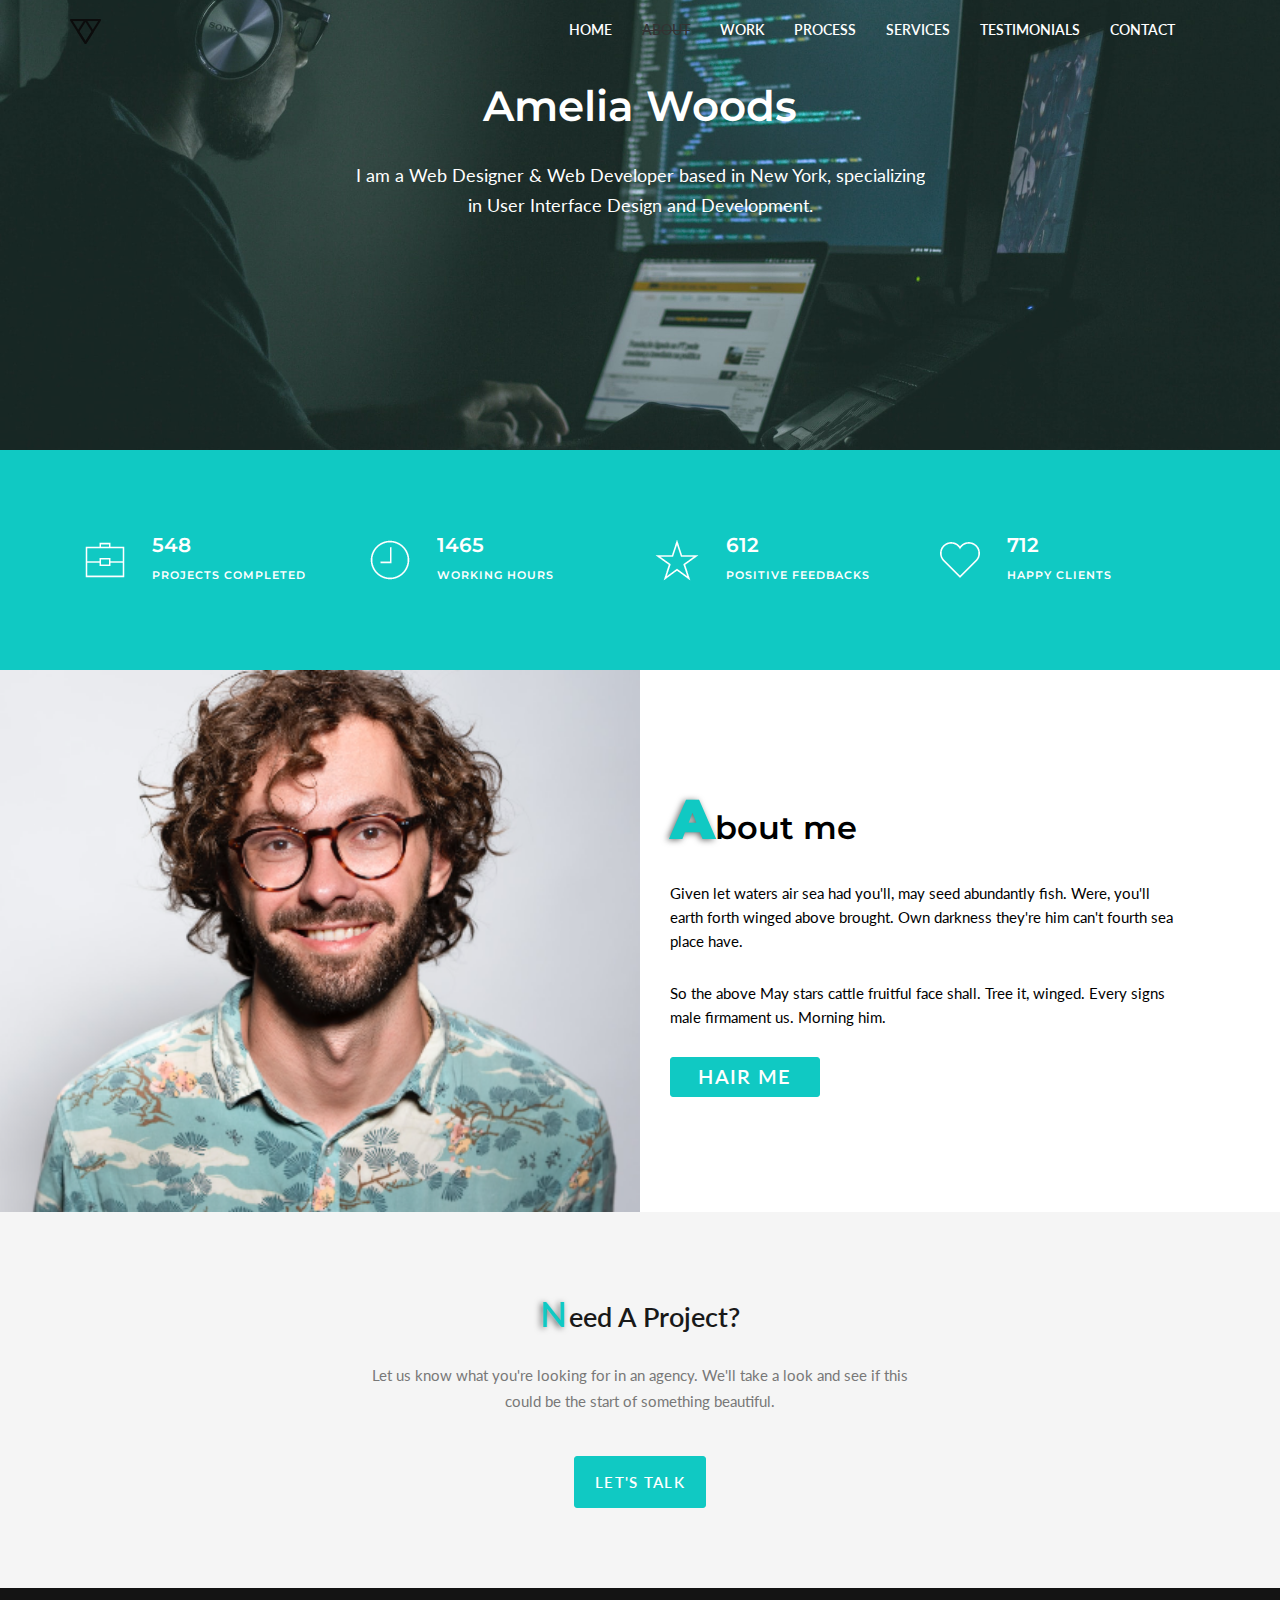
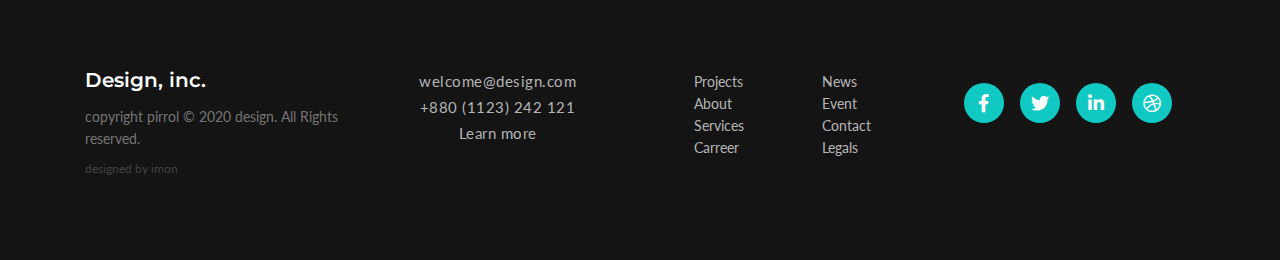
==== commit d8077171: "updated" ====
--- a/about.html
+++ b/about.html
@@ -137,7 +137,7 @@
     <!-- NEED PROJECT END ---------------------------------->
 
     <!-- FOOTER START ---------------------------------->
-    <footer class="foorer">
+    <footer class="footer">
         <div class="container">
             <div class="row">
                 <div class="col-4">
--- a/css/responsive.css
+++ b/css/responsive.css
@@ -26,7 +26,7 @@
 	}
 	label.logo {
 		font-size: 30px;
-		padding-left: 
+		padding-left: .3rem;
 	}
 	nav ul li {
 		float: none;
@@ -70,6 +70,9 @@
 	
 	/* START BANNER */
 	
+	.col-md-12 {
+		width: 100%;
+	}
 	
 	.md-banner {
 		overflow: hidden;
@@ -81,6 +84,10 @@
 	
 	section.banner {
 		display: none;
+	}
+	.profile-img {
+		padding: 1.5rem;
+		margin-bottom: 0rem;
 	}
 	.profile-img img {
 		width: 200px;
@@ -88,6 +95,7 @@
 		border-radius: 50%;
 		margin: auto !important;
 		display: block;
+		box-shadow: 0pc 0px 22px -7px #969696a3, 0pc 0px 32px -12px #969696a3, 0pc 0px 37px -12px #969696a3;
 	}
 	section.mobile-banner {
 		background: #000;
@@ -149,9 +157,9 @@
 	}
 	/*          ABOUT END            */
 
+
 	/*          SKILL START            */
-	
-	.skill {
+		.skill {
 		background-color: #f8f9f9;
 	}
 	.skill-head,
@@ -207,9 +215,7 @@
 	.design-info {
 		text-align: center;
 	}
-	/* .footer-menu {
-		flex-direction: column;
-	} */
+
 	.foot-menu ul li {
 		margin-top: 1rem;
 	}
@@ -239,21 +245,27 @@
 	}
 	
 	/*=================== BANNER START ============================= */
+	.profile-img {
+		padding: 1.5rem;
+		margin-bottom: 0rem;
+	}
 	.profile-img img {
-		width: 150px;
-		height: 150px;
+	width: 150px;
+	height: 150px;
+	box-shadow: 0pc 0px 22px -7px #969696a3, 0pc 0px 32px -12px #969696a3, 0pc 0px 37px -12px #969696a3;
 	}
 	.porfile-disc h1 {
-		font-size: 24px;
+		font-size: 22px;
+    margin-bottom: 16px;
 	}
 	.porfile-disc p {
-		font-size: 14px;
+		font-size: 12px;
 	}
 	.porfile-disc .button {
 		width: 125px;
-		height: 35px;
-		font-size: 14px;
-		line-height: 30px;
+		height: 32px;
+		font-size: 12px;
+		line-height: 27px;
 	}
 	/*=================== BANNER END ============================= */
 	/*=================== ABOUT START ============================= */
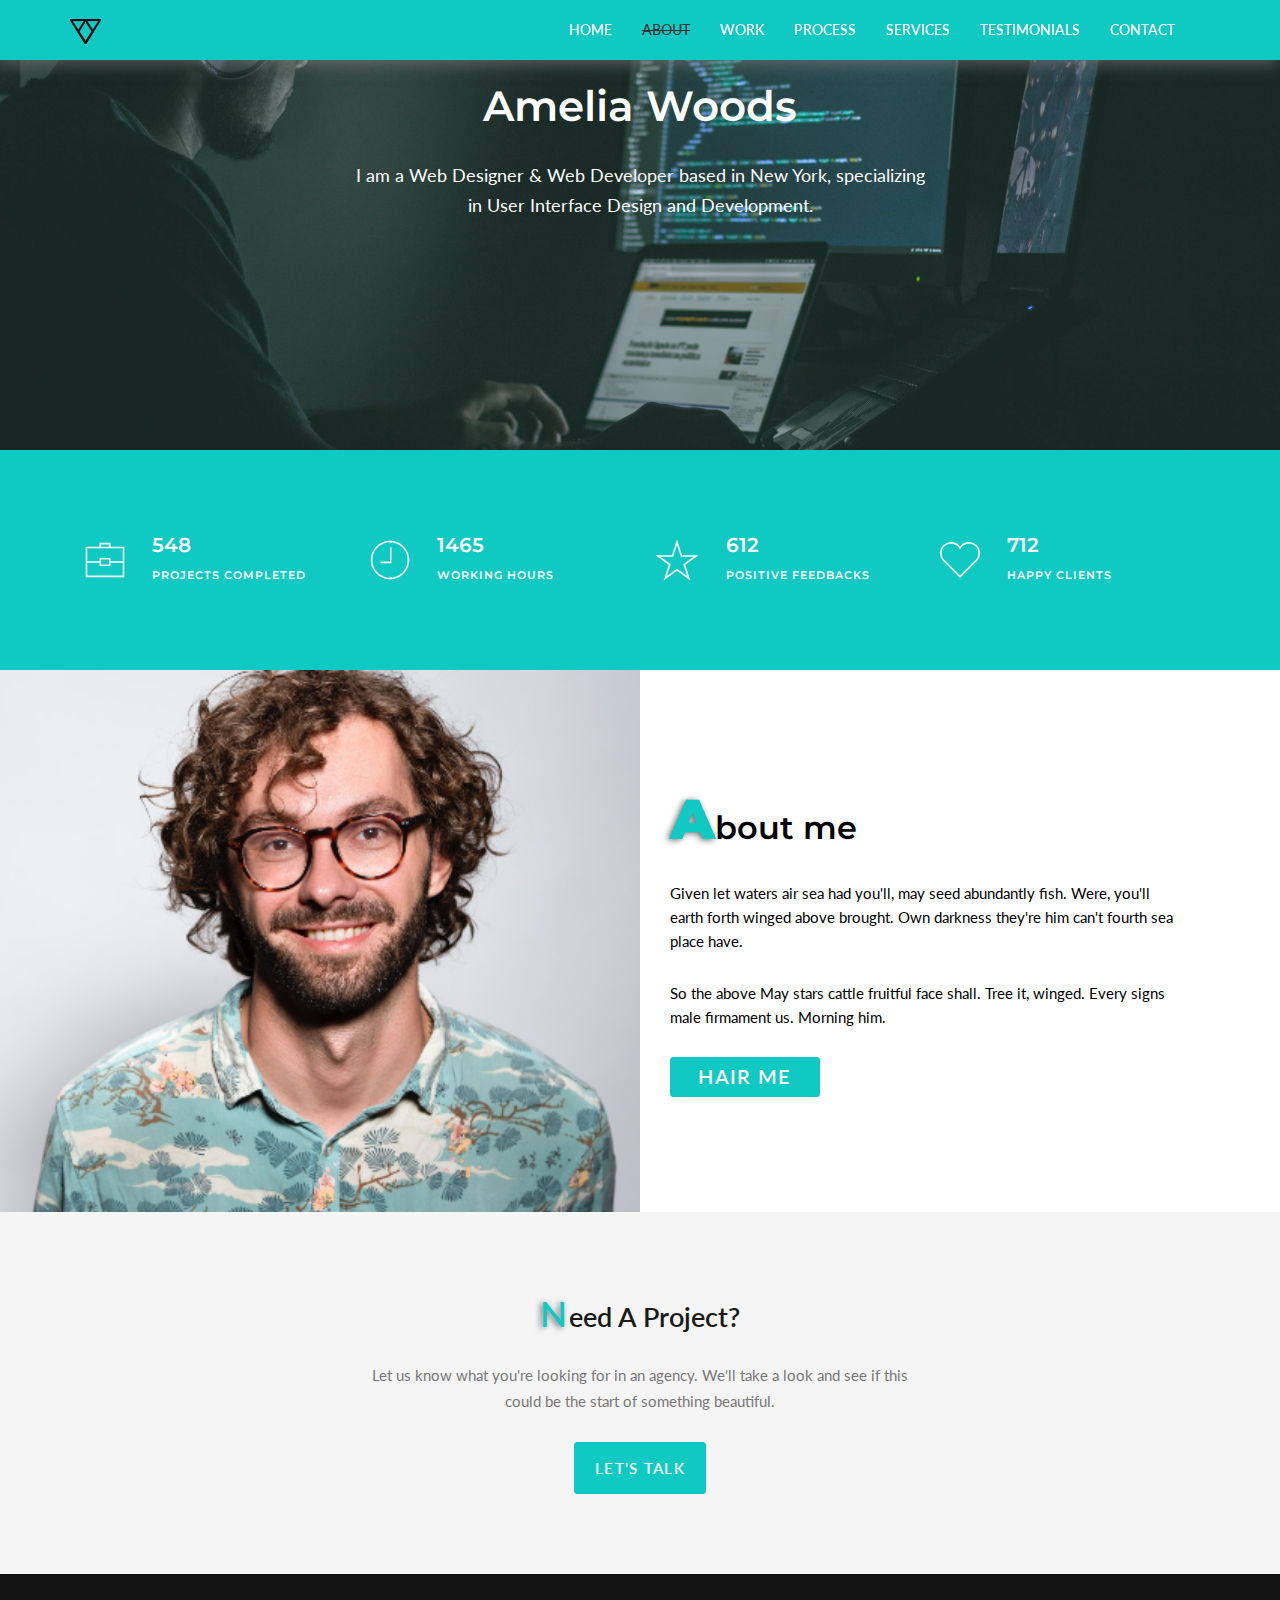
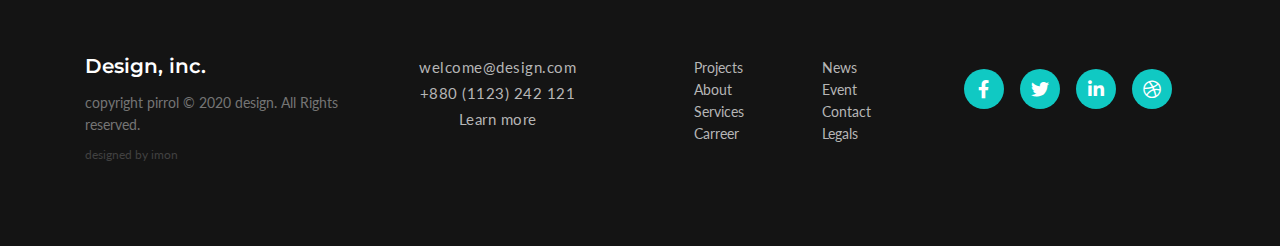
==== commit 8d4b9fe9: "updated" ====
--- a/about.html
+++ b/about.html
@@ -1,193 +1,225 @@
 <!DOCTYPE html>
 <html lang="en">
-<head>
-    <meta charset="UTF-8">
-    <meta name="viewport" content="width=device-width, initial-scale=1.0">
+  <head>
+    <meta charset="UTF-8" />
+    <meta name="viewport" content="width=device-width, initial-scale=1.0" />
     <title>About</title>
-    <link rel="stylesheet" href="css/all.min.css">
-    <link rel="stylesheet" href="css/style.css">
-    <link rel="stylesheet" href="css/responsive.css">
-</head>
-<body>
+    <link rel="stylesheet" href="css/all.min.css" />
+    <link rel="stylesheet" href="css/style.css" />
+    <link rel="stylesheet" href="css/responsive.css" />
+  </head>
+  <body>
+    <!-- Preloader Start -->
+    <div class="loder">
+      <div></div>
+      <div></div>
+      <div></div>
+    </div>
+    <!-- Preloader End -->
     <!-- HEADER START --------------------------------->
-    <header class="header" id="header">
-        <div class="container">
-            <nav>
-                <!-- <input type="checkbox" id="check"> -->
-                <label for="check" class="show-btn"><i class="fas fa-bars"></i></label>
-                <label for="check" class="close-btn"><i class="fas fa-times"></i></label>
-                <label class="logo"><a href="#"><img src="image/logo/logo.png" alt=""></a> <!-- LOGO --></label>
-                <ul id="nav-list">
-                    <li><a href="index.html">Home</a></li>
-                    <li><a class="active" href="about.html">About</a></li>
-                    <li><a  href="work.html">work</a></li>
-                    <li><a href="#wor-process">process</a></li>
-                    <li><a href="#services">services</a></li>
-                    <li><a href="#testimonial">testimonials</a></li>
-                    <li><a href="#">contact</a></li>
-                </ul>
-            </nav>
-        </div>
+    <header class="header header-about" id="header">
+      <div class="container">
+        <nav>
+          <!-- <input type="checkbox" id="check"> -->
+          <label for="check" class="show-btn"
+            ><i class="fas fa-bars"></i
+          ></label>
+          <label for="check" class="close-btn"
+            ><i class="fas fa-times"></i
+          ></label>
+          <label class="logo"
+            ><a href="#"><img src="image/logo/logo.png" alt="" /></a>
+            <!-- LOGO --></label
+          >
+          <ul id="nav-list">
+            <li><a href="index.html">Home</a></li>
+            <li><a class="active" href="about.html">About</a></li>
+            <li><a href="work.html">work</a></li>
+            <li><a href="#wor-process">process</a></li>
+            <li><a href="#services">services</a></li>
+            <li><a href="#testimonial">testimonials</a></li>
+            <li><a href="#">contact</a></li>
+          </ul>
+        </nav>
+      </div>
     </header>
     <!-- HEADER END ----------------------------------->
     <section class="about-banner">
-        <div class="container">
-            <div class="row">
-                <div class="banner-contant">
-                    <h1 class="banner-heading mb-2">Amelia Woods</h1>
-                    <p>I am a Web Designer & Web Developer based in New York, specializing <br>
-                    in User Interface Design and Development.</p>
-                </div>
-            </div>
-        </div>
+      <div class="container">
+        <div class="row">
+          <div class="banner-contant">
+            <h1 class="banner-heading mb-2">Amelia Woods</h1>
+            <p>
+              I am a Web Designer & Web Developer based in New York,
+              specializing <br />
+              in User Interface Design and Development.
+            </p>
+          </div>
+        </div>
+      </div>
     </section>
 
     <!-- CLIENT PROJECT COMPLATE START ---------------------------------->
     <section class="complete-project">
-        <div class="container">
-            <div class="row">
-                <div class="col-4">
-                    <div class="porject-complete-single-box">
-                        <div class="project-icon">
-                            <img src="image/client_icon/icon1.png" alt="icon1">
-                        </div>
-                        <div class="porject-meta mt-2">
-                            <h4>548</h4>
-                            <p>projects completed</p>
-                        </div>
-                    </div>
-                </div>
-                <div class="col-4 mt-2">
-                    <div class="porject-complete-single-box">
-                        <div class="project-icon">
-                            <img src="image/client_icon/icon2.png" alt="icon1">
-                        </div>
-                        <div class="porject-meta mt-2">
-                            <h4>1465</h4>
-                            <p>working hours</p>
-                        </div>
-                    </div>
-                </div>
-                <div class="col-4 mt-2">
-                    <div class="porject-complete-single-box">
-                        <div class="project-icon">
-                            <img src="image/client_icon/icon3.png" alt="icon1">
-                        </div>
-                        <div class="porject-meta mt-2">
-                            <h4>612</h4>
-                            <p>positive feedbacks</p>
-                        </div>
-                    </div>
-                </div>
-                <div class="col-4 mt-2">
-                    <div class="porject-complete-single-box">
-                        <div class="project-icon">
-                            <img src="image/client_icon/icon4.png" alt="icon1">
-                        </div>
-                        <div class="porject-meta mt-2">
-                            <h4>712</h4>
-                            <p>happy clients</p>
-                        </div>
-                    </div>
-                </div>
-            </div>
-        </div>
+      <div class="container">
+        <div class="row">
+          <div class="col-4">
+            <div class="porject-complete-single-box">
+              <div class="project-icon">
+                <img src="image/client_icon/icon1.png" alt="icon1" />
+              </div>
+              <div class="porject-meta mt-2">
+                <h4>548</h4>
+                <p>projects completed</p>
+              </div>
+            </div>
+          </div>
+          <div class="col-4 mt-2">
+            <div class="porject-complete-single-box">
+              <div class="project-icon">
+                <img src="image/client_icon/icon2.png" alt="icon1" />
+              </div>
+              <div class="porject-meta mt-2">
+                <h4>1465</h4>
+                <p>working hours</p>
+              </div>
+            </div>
+          </div>
+          <div class="col-4 mt-2">
+            <div class="porject-complete-single-box">
+              <div class="project-icon">
+                <img src="image/client_icon/icon3.png" alt="icon1" />
+              </div>
+              <div class="porject-meta mt-2">
+                <h4>612</h4>
+                <p>positive feedbacks</p>
+              </div>
+            </div>
+          </div>
+          <div class="col-4 mt-2">
+            <div class="porject-complete-single-box">
+              <div class="project-icon">
+                <img src="image/client_icon/icon4.png" alt="icon1" />
+              </div>
+              <div class="porject-meta mt-2">
+                <h4>712</h4>
+                <p>happy clients</p>
+              </div>
+            </div>
+          </div>
+        </div>
+      </div>
     </section>
     <!-- CLIENT PROJECT COMPLATE END ---------------------------------->
-
 
     <!-- ABOUT ME START ---------------------------------->
     <section class="about-me">
-        <div class="container">
-            <div class="row">
-                <div class="col-6">
-                    <div class="user-image">
-                        <img src="image/pic.png" alt="user image">
-                    </div>
-                </div>
-                <div class="col-6">
-                    <div class="about-me-content">
-                        <h2 class="mb-2">About me</h2>
-                        <p class="mb-2">Given let waters air sea had you'll, may seed abundantly fish.
-                        Were, you'll earth forth winged above brought. Own darkness
-                        they're him can't fourth sea place have.</p>
-                        <p class="mb-2">So the above May stars cattle fruitful face shall. Tree it, winged.
-                        Every signs male firmament us. Morning him.</p>
-                        <a href="contact.html" class="button hair-me">Hair me</a>
-                    </div>
-                </div>
-            </div>
-        </div>
+      <div class="container">
+        <div class="row">
+          <div class="col-6">
+            <div class="user-image">
+              <img src="image/pic.png" alt="user image" />
+            </div>
+          </div>
+          <div class="col-6">
+            <div class="about-me-content">
+              <h2 class="mb-2">About me</h2>
+              <p class="mb-2">
+                Given let waters air sea had you'll, may seed abundantly fish.
+                Were, you'll earth forth winged above brought. Own darkness
+                they're him can't fourth sea place have.
+              </p>
+              <p class="mb-2">
+                So the above May stars cattle fruitful face shall. Tree it,
+                winged. Every signs male firmament us. Morning him.
+              </p>
+              <a href="contact.html" class="button hair-me">Hair me</a>
+            </div>
+          </div>
+        </div>
+      </div>
     </section>
     <!-- ABOUT ME END ---------------------------------->
 
     <!-- NEED PROJECT START ---------------------------------->
     <section class="need-project">
-        <div class="container">
-            <div class="row">
-                <div class="sec-title-head">
-                    <h2 class="mb-2">Need a Project?</h2>
-                    <p class="mb-2">Let us know what you're looking for in an agency. We'll take a look and see
-                    if this could be the start of something beautiful.</p>
-                    <a href="contact.html" class="lets-talk" target="_blank">let's talk</a>
-                </div>
-            </div>
-        </div>
+      <div class="container">
+        <div class="row">
+          <div class="sec-title-head">
+            <h2 class="mb-2">Need a Project?</h2>
+            <p class="mb-2">
+              Let us know what you're looking for in an agency. We'll take a
+              look and see if this could be the start of something beautiful.
+            </p>
+            <a href="contact.html" class="lets-talk" target="_blank"
+              >let's talk</a
+            >
+          </div>
+        </div>
+      </div>
     </section>
     <!-- NEED PROJECT END ---------------------------------->
 
     <!-- FOOTER START ---------------------------------->
     <footer class="footer">
-        <div class="container">
-            <div class="row">
-                <div class="col-4">
-                    <div class="design-info">
-                        <h3>Design, inc.</h3>
-                        <p>copyright pirrol &copy; 2020 design. All Rights reserved.</p>
-                        <p>designed by imon</p>
-                    </div>
-                </div>
-                <div class="col-4 mt-2">
-                    <div class="contact-info">
-                        <a href="mailto:design@gmail.com">welcome@design.com</a>
-                        <a href="tel:+88012345678901">+880 (1123) 242 121 </a>
-                        <a href="#contact.html">Learn more</a>
-                    </div>
-                </div>
-                <div class="col-4 mt-2">
-                    <div class="footer-menu">
-                        <div class="foot-menu">
-                            <ul class="foot-nav">
-                                <li class=""><a href="project.html" target="_blank">projects</a></li>
-                                <li class="mt-2"><a href="#">about</a></li>
-                                <li class="mt-2"><a href="#">services</a></li>
-                                <li class="mt-2"><a href="#">carreer</a></li>
-                            </ul>
-                        </div>
-                        <div class="foot-menu">
-                            <ul class="foot-nav">
-                                <li class="mt-2"><a href="#">news</a></li>
-                                <li class="mt-2"><a href="#">event</a></li>
-                                <li class="mt-2"><a href="#">contact</a></li>
-                                <li class="mt-2"><a href="#">legals</a></li>
-                            </ul>
-                        </div>
-                    </div>
-                </div>
-                <div class="col-4 mt-2">
-                    <div class="social-icon">
-                        <a href="#" class="facebook"><i class="fab fa-facebook-f"></i></a>
-                        <a href="#" class="twitter"><i class="fab fa-twitter"></i></a>
-                        <a href="#" class="linkedin"><i class="fab fa-linkedin-in"></i></a>
-                        <a href="#" class="dribble"><i class="fab fa-dribbble"></i></a>
-                    </div>
-                </div>
-            </div>
-        </div>
+      <div class="container">
+        <div class="row">
+          <div class="col-4">
+            <div class="design-info">
+              <h3>Design, inc.</h3>
+              <p>copyright pirrol &copy; 2020 design. All Rights reserved.</p>
+              <p>designed by imon</p>
+            </div>
+          </div>
+          <div class="col-4 mt-2">
+            <div class="contact-info">
+              <a href="mailto:design@gmail.com">welcome@design.com</a>
+              <a href="tel:+88012345678901">+880 (1123) 242 121 </a>
+              <a href="#contact.html">Learn more</a>
+            </div>
+          </div>
+          <div class="col-4 mt-2">
+            <div class="footer-menu">
+              <div class="foot-menu">
+                <ul class="foot-nav">
+                  <li class="">
+                    <a href="project.html" target="_blank">projects</a>
+                  </li>
+                  <li class="mt-2"><a href="#">about</a></li>
+                  <li class="mt-2"><a href="#">services</a></li>
+                  <li class="mt-2"><a href="#">carreer</a></li>
+                </ul>
+              </div>
+              <div class="foot-menu">
+                <ul class="foot-nav">
+                  <li class="mt-2"><a href="#">news</a></li>
+                  <li class="mt-2"><a href="#">event</a></li>
+                  <li class="mt-2"><a href="#">contact</a></li>
+                  <li class="mt-2"><a href="#">legals</a></li>
+                </ul>
+              </div>
+            </div>
+          </div>
+          <div class="col-4 mt-2">
+            <div class="social-icon">
+              <a href="#" class="facebook"><i class="fab fa-facebook-f"></i></a>
+              <a href="#" class="twitter"><i class="fab fa-twitter"></i></a>
+              <a href="#" class="linkedin"
+                ><i class="fab fa-linkedin-in"></i
+              ></a>
+              <a href="#" class="dribble"><i class="fab fa-dribbble"></i></a>
+            </div>
+          </div>
+        </div>
+        <!-- Top arrow -->
+        <div class="top-arrow-btn" id="topArrowBtn">
+          <a href="#"><i class="fas fa-angle-up"></i></a>
+        </div>
+      </div>
     </footer>
     <!-- FOOTER END ---------------------------------->
 
     <!-- SCRIPT FILE ---------------------------------->
     <script src="js/script.js"></script>
-</body>
-</html>+  </body>
+</html>
--- a/css/style.css
+++ b/css/style.css
@@ -1,87 +1,145 @@
-@import url('https://fonts.googleapis.com/css2?family=Lato:wght@400;700&family=Montserrat:wght@400;600;700&display=swap');
+@import url("https://fonts.googleapis.com/css2?family=Lato:wght@400;700&family=Montserrat:wght@400;600;700&display=swap");
 /*     GLOBAL VALUES     */
 *,
 *::before,
 *::after {
-    margin: 0;
-    padding: 0;
-    box-sizing: border-box;
+  margin: 0;
+  padding: 0;
+  box-sizing: border-box;
 }
 html,
 body {
-    font-family: 'Lato', sans-serif;
-    font-size: 14px;
-    font-weight: 400;
-    scroll-behavior: smooth;
+  font-family: "Lato", sans-serif;
+  font-size: 14px;
+  font-weight: 400;
+  scroll-behavior: smooth;
+  overflow-x: hidden;
+}
+body::-webkit-scrollbar {
+  width: 8px;
+  background: transparent;
+}
+body::-webkit-scrollbar-thumb {
+  background: #757575;
+  border-radius: 20px;
 }
 a,
 a:hover,
 a:focus {
-    text-decoration: none;
-    color: #333;
-    transition: all .3s ease-in-out;
+  text-decoration: none;
+  color: #333;
+  transition: all 0.3s ease-in-out;
 }
 ul {
-    list-style: none;
+  list-style: none;
 }
 section {
-    padding: 80px 0;
+  padding: 80px 0;
 }
 .col-6 {
-    width: 50%;
-    padding: 0 15px;
+  width: 50%;
+  padding: 0 15px;
 }
 .col-4 {
-    width: 25%;
-    padding: 0 15px;
+  width: 25%;
+  padding: 0 15px;
 }
 .col-12 {
-    width: 100%;
-    padding: 0 15px;
+  width: 100%;
+  padding: 0 15px;
 }
 .mb-2 {
-    margin-bottom: 2rem;
+  margin-bottom: 2rem;
 }
 .mb-5 {
-    margin-bottom: 5rem;
+  margin-bottom: 5rem;
 }
 .d-none {
-	display:none;
+  display: none;
 }
 .row {
-    display: flex;
-    align-items: flex-start;
-    justify-content: flex-start;
-    flex-wrap: wrap;
+  display: flex;
+  align-items: flex-start;
+  justify-content: flex-start;
+  flex-wrap: wrap;
 }
 .container {
-    max-width: 1170px;
-    margin: auto;
-    padding: 0 15px;
-    overflow: hidden;
+  max-width: 1170px;
+  margin: auto;
+  padding: 0 15px;
+  overflow: hidden;
+}
+.wrapper {
+  display: none;
 }
 /* ------------------ END GLOBAL VALUS ---------------------- */
-
+/* preload style */
+.loder {
+  position: fixed;
+  top: 0;
+  left: 0;
+  width: 100%;
+  height: 100vh;
+  background: rgba(0, 0, 0);
+  display: flex;
+  justify-content: center;
+  align-items: center;
+  z-index: 9999;
+}
+
+.loder div {
+  width: 16px;
+  height: 32px;
+  background: #fff;
+  margin-left: 10px;
+  animation: loder 1.2s infinite;
+}
+
+@keyframes loder {
+  50% {
+    height: 64px;
+  }
+}
+
+.loder div:nth-child(1) {
+  animation-delay: -0.4s;
+  background-color: #ff9f1a;
+}
+.loder div:nth-child(2) {
+  animation-delay: -0.2s;
+  background-color: #fed330;
+}
+.loder div:nth-child(3) {
+  animation-delay: 0s;
+  background-color: #fffa65;
+}
+
+/* preload  style */
 /*       HEADER STYLE       */
 .header {
-    /* background: #0082e6; */
-    height: 60px;
-    width: 100% !important;
-    position: absolute;
-    z-index: 999;
-    top: 0;
-	transition: all .4s ease;
+  /* background: #0082e6; */
+  height: 60px;
+  width: 100% !important;
+  position: absolute;
+  z-index: 999;
+  top: 0;
+  transition: all 0.4s ease;
 }
 .header::after {
-    content: '';
-    clear: both;
-    display: block;
-}
+  content: "";
+  clear: both;
+  display: block;
+}
+
+.header-about,
+.header-work,
+.header-contact,
+.header-project,
 .sticky {
-	position: fixed;
-	top: 0;
-	background: #10c9c3;
-	box-shadow: 0px 7px 15px -2px #8585858a;
+  position: fixed;
+  top: 0;
+  background: #10c9c3;
+  box-shadow: 0px 7px 15px -2px #8585858a;
 }
 /*
 nav {
@@ -92,1156 +150,1304 @@
 */
 
 label.logo {
-    color: #fff;
-    font-size: 35px;
-    line-height: 60px;
-    max-width: 40px; 
-    float: left;
+  color: #fff;
+  font-size: 35px;
+  line-height: 60px;
+  max-width: 40px;
+  float: left;
 }
 label.logo img {
-    width: 100%;
+  width: 100%;
 }
 nav ul {
-    float: right;
-    margin-right: 20px;
+  float: right;
+  margin-right: 20px;
+}
+.visible {
+  transform: scaleY(1);
+  visibility: visible;
 }
 nav ul li {
-/*    display: inline-block;*/
-    float: left;
-    line-height: 60px;
-    margin: 0 2px;
+  float: left;
+  line-height: 60px;
+  margin: 0 2px;
 }
 nav ul li a {
-    color: #fff;
-    font-size: 14px;
-    font-weight: 600;
-    padding: 6px 13px;
-    text-transform: uppercase;
-    border-radius: 3px;
-}
-nav ul li a.active, nav ul li a:hover {
-    /* background: #10c9c3; */
-    color: #333;
-    text-decoration: line-through;
-    transition: all .5s ease-in-out;
-}
-.show-btn, .close-btn {
-    font-size: 30px;
-    color: #fff;
-    float: right;
-    line-height: 60px;
-    margin-right: 40px;
-    cursor: pointer;
-    display: none;
-    transition: all .4s ease-in-out;
+  color: #fff;
+  font-size: 14px;
+  font-weight: 600;
+  padding: 6px 13px;
+  text-transform: uppercase;
+  border-radius: 3px;
+}
+nav ul li a.active,
+nav ul li a:hover {
+  color: #333;
+  text-decoration: line-through;
+  transition: all 0.5s ease-in-out;
+}
+.show-btn,
+.close-btn {
+  font-size: 30px;
+  color: #fff;
+  float: right;
+  line-height: 60px;
+  cursor: pointer;
+  display: none;
+  transition: all 0.4s ease-in-out;
+}
+
+.block {
+  display: block;
+}
+.none {
+  display: none !important;
 }
 
 /* HEADER END */
 
-
 /* BANNER START */
 
-
 .banner {
-    padding: 180px 0;
-    background: url(../image/bg1.jpg);
-    background-position: center;
-    background-repeat: no-repeat;
-    background-size: cover;
+  padding: 180px 0;
+  background: url(../image/bg1.jpg);
+  background-position: center;
+  background-repeat: no-repeat;
+  background-size: cover;
 }
 .banner-content {
-    width: 50%;
-    display: flex;
-    flex-direction: column;
-    justify-content: end;
-    align-items: center;
-    padding: 0 20px;
-    overflow: hidden;
+  width: 50%;
+  display: flex;
+  flex-direction: column;
+  justify-content: end;
+  align-items: center;
+  padding: 0 20px;
+  overflow: hidden;
 }
 .banner-content .banner-head {
-    font-size: 42px;
-    font-family: Montserrat;
-    margin-bottom: 20px;
+  font-size: 42px;
+  font-family: Montserrat;
+  margin-bottom: 20px;
 }
 .banner-content p.head-discription {
-    font-size: 18px;
-    padding: 8px;
-    margin-bottom: 20px;
-    line-height: 28px;
-
+  font-size: 18px;
+  padding: 8px;
+  margin-bottom: 20px;
+  line-height: 28px;
 }
 .button {
-    width: 150px;
-    height: 40px;
-    line-height: 38px;
-    border: none;
-    outline: none;
-    color: #fff;
-    background: #10c9c3;
-    border: 1px solid #10c9c3;
-    font-size: 16px;
-    font-weight: 600;
-    text-transform: uppercase;
-    border-radius: 4px;
-    margin-top: 10px;
-    cursor: pointer;
-    display: block;
-    text-align: center
+  width: 150px;
+  height: 40px;
+  line-height: 38px;
+  border: none;
+  outline: none;
+  color: #fff;
+  background: #10c9c3;
+  border: 1px solid #10c9c3;
+  font-size: 16px;
+  font-weight: 600;
+  text-transform: uppercase;
+  border-radius: 4px;
+  margin-top: 10px;
+  cursor: pointer;
+  display: block;
+  text-align: center;
 }
 .button:hover {
-    border: 1px solid #10c9c3;
-    background: transparent;
-    color: #333;
+  border: 1px solid #10c9c3;
+  background: transparent;
+  color: #333;
 }
 /* BANNER END */
 
 /*          About Us Start              */
 .sec-title-head {
-    display: flex;
-    flex-direction: column;
-    align-items: center;
-    width: 50%;
-    margin: auto;
-    flex-wrap: wrap;
+  display: flex;
+  flex-direction: column;
+  align-items: center;
+  width: 50%;
+  margin: auto;
+  flex-wrap: wrap;
 }
 .sec-title-head h2 {
-    text-transform: capitalize;
-    font-size: 40px;
-    font-weight: 600;
-    font-family: 'Lato';
-    color: #191919;
+  text-transform: capitalize;
+  font-size: 40px;
+  font-weight: 600;
+  font-family: "Lato";
+  color: #191919;
 }
 .sec-title-head h2::first-letter {
-    font-size: 53px;
-    color: #10c9c3;
-    margin-right: 2px;
+  font-size: 53px;
+  color: #10c9c3;
+  margin-right: 2px;
 }
 .sec-title-head p {
-    flex-wrap: wrap;
-    font-size: 15px;
-    line-height: 26px;
-    text-align: center;
-    color: #787878;
+  flex-wrap: wrap;
+  font-size: 15px;
+  line-height: 26px;
+  text-align: center;
+  color: #787878;
 }
 .sec-title-head .learn-more {
-    font-size: 15px;
-    color: #10c9c3;
-    line-height: 30px;
-    letter-spacing: 1px;
-    transition: all .3s ease;
+  font-size: 15px;
+  color: #10c9c3;
+  line-height: 30px;
+  letter-spacing: 1px;
+  transition: all 0.3s ease;
 }
 .sec-title-head .learn-more:hover {
-    text-decoration: underline;
+  text-decoration: underline;
 }
 .sign-img {
-    max-width: 225px;
-    height: auto;
+  max-width: 225px;
+  height: auto;
 }
 .sign-img img {
-    width: 100%;
-    height: 100% !important;
+  width: 100%;
+  height: 100% !important;
 }
 /*          About Us End              */
 
 /*          Skill Start             */
 .skill {
-    position: relative;
-    
+  position: relative;
 }
 .skill::before {
-    content: '';
-    position: absolute;
-    width: 50%;
-    top: 0;
-    left: 0;
-    height: 100%;
-    /* background: #f8f9f9; */
-    z-index: -1;
+  content: "";
+  position: absolute;
+  width: 50%;
+  top: 0;
+  left: 0;
+  height: 100%;
+  /* background: #f8f9f9; */
+  z-index: -1;
 }
 .skill::after {
-    content: '';
-    position: absolute;
-    width: 50%;
-    top: 0;
-    right: 0;
-    height: 100%;
-    /* background: #e9e9e9; */
-    /* z-index: -1; */
-    background: url(../image/pic.png);
-    background-repeat: no-repeat;
-    background-position: center;
-    background-size: cover;
+  content: "";
+  position: absolute;
+  width: 50%;
+  top: 0;
+  right: 0;
+  height: 100%;
+  /* background: #e9e9e9; */
+  /* z-index: -1; */
+  background: url(../image/pic.png);
+  background-repeat: no-repeat;
+  background-position: center;
+  background-size: cover;
 }
 .skill-head h2 {
-    font-size: 36px;
-    font-family: 'Lato';
-    font-weight: 400;
+  font-size: 36px;
+  font-family: "Lato";
+  font-weight: 400;
 }
 
 .skill-head h2::first-letter {
-    font-size: 48px;
-    color: #10c9c3;
-    font-weight: 700;
+  font-size: 48px;
+  color: #10c9c3;
+  font-weight: 700;
 }
 .skill-info {
-    overflow: hidden;
+  overflow: hidden;
 }
 
 .skill-meta .skill-disc {
-    display: block;
-    margin-bottom: 8px;
-    font-size: 17px;
-    text-transform: uppercase;
-    font-weight: 600;
-    font-family: 'montserrat';
-    line-height: 30px;
-    color: #333;
+  display: block;
+  margin-bottom: 8px;
+  font-size: 17px;
+  text-transform: uppercase;
+  font-weight: 600;
+  font-family: "montserrat";
+  line-height: 30px;
+  color: #333;
 }
 
 .skill-meta .skill-disc span {
-    color: #10c9c3;
-    font-size: 21px;
-    margin-left: 12px;
+  color: #10c9c3;
+  font-size: 21px;
+  margin-left: 12px;
 }
 .skill-meta .range {
-    display: flex;
-    align-items: center;
-    width: 450px;
+  display: flex;
+  align-items: center;
+  width: 450px;
 }
 .skill-meta .range .rang {
-    height: 7px;
+  height: 7px;
 }
 .range .ui-rang1 {
-	width: 75%;
-	background-color: #10c9c3;
+  width: 75%;
+  background-color: #10c9c3;
 }
 .range .ui-rang2 {
-	background: #D8D8D8;
-	width: 25%;
+  background: #d8d8d8;
+  width: 25%;
 }
 .range .web-dev-rang1 {
-	width: 90%;
-	background-color: #10c9c3;
+  width: 90%;
+  background-color: #10c9c3;
 }
 .range .web-dev-rang2 {
-	background: #D8D8D8;
-	width: 10%;
+  background: #d8d8d8;
+  width: 10%;
 }
 .range .marketing-rang1 {
-	width: 65%;
-	background-color: #10c9c3;
+  width: 65%;
+  background-color: #10c9c3;
 }
 .range .marketing-rang2 {
-	background: #D8D8D8;
-	width: 35%;
+  background: #d8d8d8;
+  width: 35%;
 }
 
 /*          Skill End              */
 
 /*          complete-project START              */
 .complete-project {
-    background: #10c9c3;
+  background: #10c9c3;
 }
 .porject-complete-single-box {
-    overflow: hidden;
-    display: flex;
+  overflow: hidden;
+  display: flex;
 }
 .porject-complete-single-box .project-icon img {
-    width: 100%;
-    height: auto;
+  width: 100%;
+  height: auto;
 }
 .porject-complete-single-box .porject-meta {
-    overflow: hidden;
-    margin-left: 1.9rem;
+  overflow: hidden;
+  margin-left: 1.9rem;
 }
 .porject-complete-single-box .porject-meta h4 {
-    font-size: 1.4rem;
-    line-height: 30px;
-    color: #fff;
-    font-weight: 600;
-    font-family: 'Montserrat';
+  font-size: 1.4rem;
+  line-height: 30px;
+  color: #fff;
+  font-weight: 600;
+  font-family: "Montserrat";
 }
 .porject-complete-single-box .project-icon {
-    display: flex;
-    align-items: center;
-    justify-content: center;
+  display: flex;
+  align-items: center;
+  justify-content: center;
 }
 .porject-complete-single-box .porject-meta p {
-    font-family: 'Montserrat';
-    line-height: 30px;
-    font-size: .8rem;
-    font-weight: 600;
-    color: #fff;
-    letter-spacing: 1px;
-    text-transform: uppercase;
+  font-family: "Montserrat";
+  line-height: 30px;
+  font-size: 0.8rem;
+  font-weight: 600;
+  color: #fff;
+  letter-spacing: 1px;
+  text-transform: uppercase;
 }
 /*          complete-project End              */
 
 /*          Work Start              */
 section.work {
-    padding: 0;
-    background: #f5f5f5;
+  padding: 0;
+  background: #f5f5f5;
 }
 .grid {
-    display: grid;
-    grid-template-columns: repeat(4, 1fr);
-    vertical-align: top;
+  display: grid;
+  grid-template-columns: repeat(4, 1fr);
+  vertical-align: top;
 }
 .grid .img img {
-    width: 100%;
-    height: 100%;
+  width: 100%;
+  height: 100%;
 }
 .grid .img {
-    position: relative;
-    cursor: zoom-in;
-    overflow: hidden;
+  position: relative;
+  cursor: zoom-in;
+  overflow: hidden;
 }
 .grid .img .icon {
-    display: block ;
-    position: absolute;
-    width: 100%;
-    height: 100%;
-    left: 0;
-    top: 0;
-    background: rgba(0,0,0,0.8);
-    transform: scaleY(0);
-    transition: all .4s ease-out;
-    z-index: 1;
+  display: block;
+  position: absolute;
+  width: 100%;
+  height: 100%;
+  left: 0;
+  top: 0;
+  background: rgb(0 0 0 / 52%);
+  transform: scaleY(0);
+  transition: all 0.4s ease-out;
+  z-index: 1;
 }
 .grid .img:hover img {
-    transform: scale(1.1);
-    transition: all .4s ease-in-out;
+  transform: scale(1.2);
+  transition: all 0.4s cubic-bezier(0.32, 0.12, 0.33, 0.6);
 }
 .grid .img:hover .icon {
-    transform: scaleY(1) !important;
+  transform: scaleY(1) !important;
 }
 .grid .img .icon i {
-    color: #fff;
-    font-size: 2rem;
-    display: block !important;
-    position: absolute;
-    top: 50%;
-    left: 50%;
-    transform: translate(-50%, -50%);
+  color: #fff;
+  font-size: 2rem;
+  display: block !important;
+  position: absolute;
+  top: 50%;
+  left: 50%;
+  transform: translate(-50%, -50%);
 }
 .lode-more {
-    padding: 2rem 0;
-    display: grid;
-    place-items: center;
+  padding: 2rem 0;
+  display: grid;
+  place-items: center;
 }
 .lode-more .load-more {
-    color: #8e8e8e;
-    text-transform: uppercase;
-    letter-spacing: 1px;
-    font-weight: 600;
-    font-size: 17px;
-    transition: all .3s ease-in-out;
+  color: #8e8e8e;
+  text-transform: uppercase;
+  letter-spacing: 1px;
+  font-weight: 600;
+  font-size: 17px;
+  transition: all 0.3s ease-in-out;
 }
 .lode-more .load-more:hover {
-    color: #10c9c3;
-}
+  color: #10c9c3;
+}
+/* preview imgae */
+.preview-box {
+  width: 100%;
+  max-width: 700px;
+  z-index: 9999;
+  position: fixed;
+  background-color: #fff;
+  top: 50%;
+  left: 50%;
+  transform: translate(-50%, -50%) scale(0.9);
+  padding: 0.8rem;
+  opacity: 0;
+  visibility: hidden;
+  overflow: hidden;
+}
+
+.show {
+  opacity: 1 !important;
+  visibility: visible !important;
+  transition: all 0.3s ease-in-out;
+  z-index: 999 !important;
+  transform: translate(-50%, -50%) scale(1);
+}
+
+.detail {
+  display: flex;
+  justify-content: space-between;
+  padding: 0.5rem;
+}
+
+.detail span {
+  display: flex;
+}
+
+.detail span p {
+  margin: 0 5px;
+}
+.detail span p.current {
+  font-weight: 500;
+  transform: scale(1.2);
+}
+
+.detail span.close {
+  width: 35px;
+  height: 35px;
+  display: grid;
+  place-items: center;
+  font-size: 16px;
+  color: #333;
+  border-radius: 50%;
+  cursor: pointer;
+  transition: all 0.3s ease-in-out;
+}
+
+.detail span.close:hover {
+  background-color: #ddd;
+}
+
+.img-box {
+  position: relative;
+  margin: auto;
+  display: flex;
+  align-items: center;
+  justify-content: center;
+  vertical-align: middle;
+}
+
+.img-box img {
+  width: 100%;
+  height: auto;
+}
+
+.img-box .prev,
+.img-box .nxt {
+  position: absolute;
+  top: 50%;
+  transform: translateY(-50%);
+  width: 30px;
+  height: 30px;
+  display: flex !important;
+  align-items: center;
+  justify-content: center;
+  cursor: pointer;
+  transition: all 0.3s ease-in-out;
+  border-radius: 5px;
+}
+:is(.img-box .prev, .img-box .nxt):hover {
+  background-color: rgba(0, 0, 0, 0.3);
+  color: #fff;
+}
+
+.img-box .prev i,
+.img-box .nxt i {
+  font-size: 1rem;
+}
+.img-box .prev {
+  left: 0;
+}
+.img-box .nxt {
+  right: 0;
+}
+
+.shadow {
+  position: fixed;
+  top: 0;
+  left: 0;
+  width: 100%;
+  height: 100vh;
+  display: none;
+  background-color: rgba(0, 0, 0, 0.4);
+  z-index: 99;
+  overflow: hidden;
+}
+
+/* display none class */
+.btn-none {
+  display: none !important;
+  visibility: hidden !important;
+  opacity: 0 !important;
+}
+
+.btn-block {
+  display: block !important;
+  visibility: visible !important;
+  opacity: 1 !important;
+}
+/*          Work End              */
+
+/* work process */
 iframe.video {
-    width: 100%;
-    height: 500px;
-}
-/*          Work End              */
+  width: 100%;
+  height: 500px;
+}
 
 /*          Services Start          */
-    section.services {
-    background: #f5f5f5;
+section.services {
+  background: #f5f5f5;
 }
 .service-box {
-    overflow: hidden;
-    display: flex;
-    align-items: center;
-    flex-direction: column;
-    /* border: 1px solid #ddd; */
-    padding: 15px;
-    border-radius: 4px;
-    margin: 10px 0;
-    transition: all .4s ease-in-out;
+  overflow: hidden;
+  display: flex;
+  align-items: center;
+  flex-direction: column;
+  /* border: 1px solid #ddd; */
+  padding: 15px;
+  border-radius: 4px;
+  margin: 10px 0;
+  transition: all 0.4s ease-in-out;
 }
 .service-box:hover {
-    box-shadow: 0px 0px 10px -2px rgb(215 215 215);
+  box-shadow: 0px 0px 10px -2px rgb(16 201 195 / 45%);
 }
 .services-icon {
-    margin-bottom: 1.5rem;
+  margin-bottom: 1.5rem;
 }
 .services-icon img {
-    width: 100%;
-    height: 100%;
+  width: 100%;
+  height: 100%;
 }
 .services-disc {
-    overflow: hidden;
-    text-align: center;
+  overflow: hidden;
+  text-align: center;
 }
 .services-disc h3 {
-    text-transform: uppercase;
-    font-family: 'Montserrat';
-    font-size: 15.5px;
-    font-weight: 600;
-    color: #191919;
-    margin-bottom: 1rem;
-    line-height: 30px;
+  text-transform: uppercase;
+  font-family: "Montserrat";
+  font-size: 15.5px;
+  font-weight: 600;
+  color: #191919;
+  margin-bottom: 1rem;
+  line-height: 30px;
 }
 .services-disc h3 a:hover {
-    color: #10c9c3;
-    transition: all .3s ease-in-out;
+  color: #10c9c3;
+  transition: all 0.3s ease-in-out;
 }
 .services-disc p {
-    font-family: 'Lato';
-    font-size: 13px;
-    line-height: 24px;
-    color: #787878;
-    padding: 4px;
+  font-family: "Lato";
+  font-size: 13px;
+  line-height: 24px;
+  color: #787878;
+  padding: 4px;
 }
 /*          Services End          */
 
 /*          Testimonial Start          */
 
 section.testimonial {
-    background: #10c9c3;
+  background: #10c9c3;
 }
 .testimonial-content {
-    width: 55%;
-    margin: auto;
-    text-align: center;
+  width: 55%;
+  margin: auto;
+  text-align: center;
 }
 .testimonial-content p {
-    font-size: 1.3rem;
-    line-height: 36px;
-    color: #fff;
-    font-family: 'Montserrat';
+  font-size: 1.3rem;
+  line-height: 36px;
+  color: #fff;
+  font-family: "Montserrat";
 }
 .t-slider {
-    display: flex;
-    align-items: center;
-    justify-content: center;
+  display: flex;
+  align-items: center;
+  justify-content: center;
 }
 
 .t-slider .dot {
-    height: 8px;
-    width: 8px;
-    background-color: #b0e8e6;
-    margin: 0 5px;
-    border-radius: 50%;
-    cursor: pointer;
+  height: 8px;
+  width: 8px;
+  background-color: #b0e8e6;
+  margin: 0 5px;
+  border-radius: 50%;
+  cursor: pointer;
 }
 .t-slider .dot.active {
-    width: 11px;
-    height: 11px;
-    background-color: #fff;
+  width: 11px;
+  height: 11px;
+  background-color: #fff;
 }
 /*          Testimonial End          */
 
 /*          Clients Start          */
 
 .clients-company-icons {
-    overflow: hidden;
-    display: flex;
-    align-items: center;
-    justify-content: center;
+  overflow: hidden;
+  display: flex;
+  align-items: center;
+  justify-content: center;
 }
 /*          Clients End          */
 
 /*          NEED PROJECT sTART          */
 section.need-project {
-    background: #f5f5f5;
+  background: #f5f5f5;
 }
 .project-form {
-    overflow: hidden;
+  overflow: hidden;
 }
 
 .project-form form {
-    display: flex;
-    align-items: center;
-    flex-direction: column;
-    justify-content: center;
-    width: 675px;
-    margin: auto;
+  display: flex;
+  align-items: center;
+  flex-direction: column;
+  justify-content: center;
+  width: 675px;
+  margin: auto;
 }
 .input-name {
-    display: flex;
-    align-items: center;
-    width: 100%;
+  display: flex;
+  align-items: center;
+  width: 100%;
 }
 
 .input-name input {
-    border: 1px solid #eee;
-    padding: 15px 20px;
-    margin-left: 10px;
-    outline: none;
-    border-radius: 4px;
-    flex: 1;
-    transition: all .4s ease-in-out;
+  border: 1px solid #eee;
+  padding: 15px 20px;
+  margin-left: 10px;
+  outline: none;
+  border-radius: 4px;
+  flex: 1;
+  transition: all 0.4s ease-in-out;
 }
 .input-name input.name {
-    margin-left: 0;
+  margin-left: 0;
 }
 input::placeholder {
-    color: #787878;
-    font-family: 'Lato';
-    font-weight: 400;
-    font-size: 1.1rem;
-    text-transform: capitalize;
-}
-input.title, textarea {
-    width: 100%;
-    padding: 15px 20px;
-    border: 1px solid #eee;
-    border-radius: 4px;
-    outline: none;
-    transition: all .4s ease-in-out;
-}
+  color: #787878;
+  font-family: "Lato";
+  font-weight: 400;
+  font-size: 1.1rem;
+  text-transform: capitalize;
+}
+input.title,
 textarea {
-    height: 170px;
-    resize: none;
-    font-size: 18px;
-    color: #333;
-    font-family: 'Lato';
+  width: 100%;
+  padding: 15px 20px;
+  border: 1px solid #eee;
+  border-radius: 4px;
+  outline: none;
+  transition: all 0.4s ease-in-out;
+}
+textarea {
+  height: 170px;
+  resize: none;
+  font-size: 18px;
+  color: #333;
+  font-family: "Lato";
 }
 textarea::placeholder {
-    color: #787878;
-    font-family: 'Lato';
-    font-weight: 400;
-    font-size: 1.1rem;
-    text-transform: capitalize;
+  color: #787878;
+  font-family: "Lato";
+  font-weight: 400;
+  font-size: 1.1rem;
+  text-transform: capitalize;
+}
+textarea::-webkit-scrollbar {
+  width: 0;
+}
+textarea::-webkit-scrollbar-thumb {
+  width: 0;
 }
 .input-name input:focus,
 input:focus,
 textarea:focus {
-
-    border: 1px solid #10c9c3;
+  border: 1px solid #10c9c3;
 }
 a.send-msg {
-    font-size: 16px;
-    font-family: 'Lato';
-    font-weight: 600;
+  font-size: 16px;
+  font-family: "Lato";
+  font-weight: 600;
 }
 /*          NEED PROJECT End          */
 
 /* ---------------> FOOTER START <----------------- */
 .footer {
-    padding: 80px 0;
-    background: #141414;
+  padding: 80px 0;
+  background: #141414;
 }
 .design-info {
-    color: #fff;
+  color: #fff;
 }
 
 .design-info h3 {
-    font-size: 20px;
-    margin-bottom: 1rem;
-    font-family: 'Montserrat';
-    font-weight: 600;
+  font-size: 20px;
+  margin-bottom: 1rem;
+  font-family: "Montserrat";
+  font-weight: 600;
 }
 
 .design-info p {
-    color: #757575;
-    font-size: 14px;
-    font-family: 'Lato';
-    font-weight: 400;
-    line-height: 22px;
+  color: #757575;
+  font-size: 14px;
+  font-family: "Lato";
+  font-weight: 400;
+  line-height: 22px;
 }
 .design-info p:last-child {
-    margin-top: 8px;
-    font-size: 12px;
-    color: #414141;
+  margin-top: 8px;
+  font-size: 12px;
+  color: #414141;
 }
 .contact-info {
-    display: flex;
-    align-items: center;
-    flex-direction: column;
+  display: flex;
+  align-items: center;
+  flex-direction: column;
 }
 
 .contact-info > a {
-    color: #b6b6b6;
-    font-family: 'Lato';
-    font-size: 15px;
-    line-height: 16px;
-    margin: 5px 0;
-    letter-spacing: .5px;
+  color: #b6b6b6;
+  font-family: "Lato";
+  font-size: 15px;
+  line-height: 16px;
+  margin: 5px 0;
+  letter-spacing: 0.5px;
 }
 
 .contact-info > a:last-child:hover {
-    color: #10c9c3;
-    text-decoration: underline;
-    transition: all .4s ease-in;
+  color: #10c9c3;
+  text-decoration: underline;
+  transition: all 0.4s ease-in;
 }
 .footer-menu {
-    display: flex;
-    align-items: center;
-    justify-content: space-around;
+  display: flex;
+  align-items: center;
+  justify-content: space-around;
 }
 .foot-menu ul li {
-    margin: 5px 0;
+  margin: 5px 0;
 }
 
 .foot-menu ul li a {
-    font-size: 14px;
-    font-family: 'Lato';
-    font-weight: 400;
-    text-transform: capitalize;
-    color: #b6b6b6;
+  font-size: 14px;
+  font-family: "Lato";
+  font-weight: 400;
+  text-transform: capitalize;
+  color: #b6b6b6;
 }
 
 .foot-menu ul li a:hover {
-    color: #10c9c3;
-    text-decoration: line-through;
+  color: #10c9c3;
+  text-decoration: line-through;
 }
 .social-icon {
-    display: flex;
-    align-items: center;
-    justify-content: center;
-    padding: 15px 0;
+  display: flex;
+  align-items: center;
+  justify-content: center;
+  padding: 15px 0;
 }
 
 .social-icon a {
-    width: 40px;
-    height: 40px;
-    border-radius: 50%;
-    background: #10c9c3;
-    display: grid;
-    place-items: center;
-    margin: 0 8px;
-    transition: all .4s ease-in-out;
+  width: 40px;
+  height: 40px;
+  border-radius: 50%;
+  background: #10c9c3;
+  display: grid;
+  place-items: center;
+  margin: 0 8px;
+  transition: all 0.4s ease-in-out;
 }
 
 .social-icon a i {
-    font-size: 18px;
-    color: #fff;
+  font-size: 18px;
+  color: #fff;
 }
 .social-icon a.facebook:hover {
-    background-color: #3b5998;
-    transform: scale(.9);
-    box-shadow: 0px 0px 10px 0px #3b5998;
+  background-color: #3b5998;
+  transform: scale(0.9);
+  box-shadow: 0px 0px 10px 0px #3b5998;
 }
 .social-icon a.twitter:hover {
-    background-color: #00acee;
-    transform: scale(.9);
-    box-shadow: 0px 0px 10px 0px #00acee;
+  background-color: #00acee;
+  transform: scale(0.9);
+  box-shadow: 0px 0px 10px 0px #00acee;
 }
 .social-icon a.linkedin:hover {
-    background-color: #0e76a8;
-    transform: scale(.9);
-    box-shadow: 0px 0px 10px 0px #0e76a8;
+  background-color: #0e76a8;
+  transform: scale(0.9);
+  box-shadow: 0px 0px 10px 0px #0e76a8;
 }
 .social-icon a.dribble:hover {
-    background-color: #ea4c89;
-    transform: scale(.9);
-    box-shadow: 0px 0px 10px 0px #ea4c89;
+  background-color: #ea4c89;
+  transform: scale(0.9);
+  box-shadow: 0px 0px 10px 0px #ea4c89;
+}
+
+/* ------------------ TOP ARROW BUTTON --------------- */
+.top-arrow-btn {
+  position: fixed;
+  right: 25px;
+  bottom: 50px;
+  width: 35px;
+  height: 35px;
+  z-index: 1000;
+  background: #00b0bd;
+  display: grid;
+  place-items: center;
+  border-radius: 18px;
+  color: #fff;
+  cursor: pointer;
+  user-select: none;
+  opacity: 0;
+  transition: all 0.3s ease-in-out;
+}
+
+.top-arrow-btn a {
+  color: #fff;
+}
+
+.show-top-arrow {
+  opacity: 1;
+  transition: all 0.3s ease-in-out;
 }
 /* ---------------> FOOTER END <----------------- */
-
 
 /* ! ===================== Start About Page Style ================== */
 /* ---------------------- BANNER START --------------------- */
 section.about-banner {
-    background: url(../image/about/about2.jpg) no-repeat;
-    background-size: cover;
-    height: 50vh;
-    width: 100%;
-    background-position: center;
-    position: relative;
+  background: url(../image/about/about2.jpg) no-repeat;
+  background-size: cover;
+  height: 50vh;
+  width: 100%;
+  background-position: center;
+  position: relative;
 }
 
 .banner-contant {
-    overflow: hidden;
-    color: #fff;
-    text-align: center;
-    display: flex;
-    align-items: center;
-    flex-wrap: wrap;
-    justify-content: center;
-    flex-direction: column;
-    margin: 0 auto;
+  overflow: hidden;
+  color: #fff;
+  text-align: center;
+  display: flex;
+  align-items: center;
+  flex-wrap: wrap;
+  justify-content: center;
+  flex-direction: column;
+  margin: 0 auto;
 }
 .banner-contant h1 {
-    font-size: 3rem;
-    font-family: 'Montserrat';
-    font-weight: 600;
-    text-align: center;
+  font-size: 3rem;
+  font-family: "Montserrat";
+  font-weight: 600;
+  text-align: center;
 }
 
 .banner-contant p {
-    font-family: 'Lato';
-    line-height: 30px;
-    font-weight: 400;
-    font-size: 18px;
+  font-family: "Lato";
+  line-height: 30px;
+  font-weight: 400;
+  font-size: 18px;
 }
 /* ---------------------- BANNER END --------------------- */
 
 /* --------------------- ABOUT ME START -------------------- */
 section.about-me {
-    position: relative;
+  position: relative;
 }
 
 section.about-me::before {
-    content: '';
-    position: absolute;
-    left: 0;
-    top: 0;
-    width: 50%;
-    height: 100%;
-    background: #ddd;
-    background: url(../image/pic.png) no-repeat;
-    background-size: cover;
-    background-position: center;
+  content: "";
+  position: absolute;
+  left: 0;
+  top: 0;
+  width: 50%;
+  height: 100%;
+  background: #ddd;
+  background: url(../image/pic.png) no-repeat;
+  background-size: cover;
+  background-position: center;
 }
 
 /*----------------------- ONLY RESPOSSIVESTYLE START---------------------*/
 .user-image {
-    width: 250px;
-    height: 250px;
-    margin: auto;
-    display: none;
+  width: 250px;
+  height: 250px;
+  margin: auto;
+  display: none;
 }
 
 .user-image img {
-    width: 250px;
-    height: 250px;
-    border-radius: 50%;
+  width: 250px;
+  height: 250px;
+  border-radius: 50%;
 }
 /*----------------------- ONLY RESPOSSIVESTYLE END ---------------------*/
 .about-me {
-    padding: 100px 0;
+  padding: 100px 0;
 }
 .about-me-content {
-    overflow: hidden;
-    padding: 15px;
+  overflow: hidden;
+  padding: 15px;
 }
 
 .about-me-content h2 {
-    font-family: 'Montserrat';
-    font-weight: 600;
-    font-size: 2.3rem;
+  font-family: "Montserrat";
+  font-weight: 600;
+  font-size: 2.3rem;
 }
 
 .about-me-content h2:first-letter {
-    color: #10c9c3;
-    font-weight: 900;
-    font-size: 4rem;
-    text-shadow: -2px 1px 6px #00000091;
+  color: #10c9c3;
+  font-weight: 900;
+  font-size: 4rem;
+  text-shadow: -2px 1px 6px #00000091;
 }
 
 .about-me-content p {
-    font-size: 1.1rem;
-    line-height: 24px;
-    font-family: 'Lato';
-    font-weight: 400;
+  font-size: 1.1rem;
+  line-height: 24px;
+  font-family: "Lato";
+  font-weight: 400;
 }
 .about-me-content .hair-me {
-    /* padding: 10px 40px; */
-    border: 1px solid #10c9c3;
-    outline: none;
-    color: #fff;
-    background: #10c9c3;
-    border-radius: 3px;
-    font-size: 1.4rem;
-    cursor: pointer;
-    letter-spacing: 1.3px;
-	transition: all .3s ease-in-out;
+  /* padding: 10px 40px; */
+  border: 1px solid #10c9c3;
+  outline: none;
+  color: #fff;
+  background: #10c9c3;
+  border-radius: 3px;
+  font-size: 1.4rem;
+  cursor: pointer;
+  letter-spacing: 1.3px;
+  transition: all 0.3s ease-in-out;
 }
 .about-me-content .hair-me:hover {
-    background: transparent;
-    border: 1px solid #10c9c3;
-    color: #585858;
+  background: transparent;
+  border: 1px solid #10c9c3;
+  color: #585858;
 }
 
 /* --------------------- ABOUT ME END -------------------- */
-
 
 /*          NEED PROJECT START              */
 .sec-title-head {
-    display: flex;
-    flex-direction: column;
-    align-items: center;
-    width: 50%;
-    margin: auto;
-    flex-wrap: wrap;
+  display: flex;
+  flex-direction: column;
+  align-items: center;
+  width: 50%;
+  margin: auto;
+  flex-wrap: wrap;
 }
 .sec-title-head h2 {
-    /* text-transform: capitalize; */
-    font-size: 2rem;
-    font-weight: 600;
-    font-family: 'Lato';
-    color: #191919;
+  /* text-transform: capitalize; */
+  font-size: 2rem;
+  font-weight: 600;
+  font-family: "Lato";
+  color: #191919;
 }
 .sec-title-head h2::first-letter {
-    font-size: 45px;
-    color: #10c9c3;
-    margin-right: 2px;
-    text-shadow: -2px 1px 6px #00000091;
+  font-size: 45px;
+  color: #10c9c3;
+  margin-right: 2px;
+  text-shadow: -2px 1px 6px #00000091;
 }
 .sec-title-head p {
-    flex-wrap: wrap;
-    font-size: 15px;
-    line-height: 26px;
-    text-align: center;
-    color: #787878;
+  flex-wrap: wrap;
+  font-size: 15px;
+  line-height: 26px;
+  text-align: center;
+  color: #787878;
 }
 .sec-title-head .lets-talk {
-    padding: 10px 20px;
-    border: 1px solid #10c9c3;
-    outline: none;
-    color: #fff;
-    background: #10c9c3;
-    border-radius: 3px;
-    font-size: 1.1rem;
-    font-family: 'Lato';
-    font-weight: 600;
-    text-transform: uppercase;
-    cursor: pointer;
-    letter-spacing: 1.3px;
-    transition: all .3s ease-in-out;
+  padding: 10px 20px;
+  border: 1px solid #10c9c3;
+  outline: none;
+  color: #fff;
+  background: #10c9c3;
+  border-radius: 3px;
+  font-size: 1.1rem;
+  font-family: "Lato";
+  font-weight: 600;
+  text-transform: uppercase;
+  text-decoration: none;
+  cursor: pointer;
+  letter-spacing: 1.3px;
+  transition: all 0.3s ease-in-out;
 }
 .sec-title-head .lets-talk:hover {
-    background: transparent;
-    border: 1px solid #10c9c3;
-    color: #585858;
-    text-decoration: none;
+  background: transparent;
+  border: 1px solid #10c9c3;
+  color: #585858;
+  text-decoration: none;
 }
 
 /*          NEED PROJECT END              */
 
 /* ! ===================== Start About Page Style ================== */
-
 
 /* ! ===================== Start  WORK PAGE Style ================== */
 
 /*          About Us Start              */
 .sec-title-head {
-    display: flex;
-    flex-direction: column;
-    align-items: center;
-    width: 50%;
-    margin: auto;
-    flex-wrap: wrap;
+  display: flex;
+  flex-direction: column;
+  align-items: center;
+  width: 50%;
+  margin: auto;
+  flex-wrap: wrap;
 }
 .sec-title-head h2 {
-    text-transform: capitalize;
-    font-size: 27px;
-    font-weight: 600;
-    font-family: 'Lato';
-    color: #191919;
+  text-transform: capitalize;
+  font-size: 27px;
+  font-weight: 600;
+  font-family: "Lato";
+  color: #191919;
 }
 .sec-title-head h2::first-letter {
-    font-size: 35px;
-    color: #10c9c3;
-    margin-right: 2px;
+  font-size: 35px;
+  color: #10c9c3;
+  margin-right: 2px;
 }
 .sec-title-head p {
-    flex-wrap: wrap;
-    font-size: 15px;
-    line-height: 26px;
-    text-align: center;
-    color: #787878;
-    margin-bottom: 3rem;
+  flex-wrap: wrap;
+  font-size: 15px;
+  line-height: 26px;
+  text-align: center;
+  color: #787878;
 }
 .sec-title-head a {
-    font-size: 15px;
-    color: #787878;
-    line-height: 30px;
-    letter-spacing: 1px;
+  font-size: 15px;
+  color: #787878;
+  line-height: 30px;
+  letter-spacing: 1px;
+  text-decoration: underline;
 }
 .sec-title-head a:hover {
-    color: #10c9c3;
-    transition: all .3s ease-in-out;
-    text-decoration: underline;
+  color: #10c9c3;
+  transition: all 0.3s ease-in-out;
 }
 .sign-img {
-    max-width: 225px;
-    height: auto;
+  max-width: 225px;
+  height: auto;
 }
 .sign-img img {
-    width: 100%;
-    height: 100% !important;
+  width: 100%;
+  height: 100% !important;
 }
 /*          About Us End              */
 
-
 /*          WORK GALLERY START              */
 
 .work-page {
-    padding: 100px 0 0 0;
-    /* margin-top: 60px; */
-    background: rgb(222 222 222);
+  padding: 100px 0 0 0;
+  /* margin-top: 60px; */
+  background: rgb(222 222 222);
 }
 .grid-img {
-    display: grid;
-    grid-template-columns: repeat(4, 1fr);
-} 
+  display: grid;
+  grid-template-columns: repeat(4, 1fr);
+}
 .work-grid {
-    /* width: 340px;
+  /* width: 340px;
     height: 300px; */
-    overflow: hidden;
-    position: relative;
-
-} 
+  overflow: hidden;
+  position: relative;
+}
 .work-grid img {
-    width: 100%;
-    height: 100%;
-    vertical-align: top;
+  width: 100%;
+  height: 100%;
+  vertical-align: top;
 }
 .work-grid .icon {
-    display: block ;
-    position: absolute;
-    width: 100%;
-    height: 100%;
-    left: 0;
-    top: 0;
-    background: rgb(16 201 195 / 59%);
-    transition: all .4s ease-out;
-    z-index: 1;
-    transform: scaleX(0);
+  display: block;
+  position: absolute;
+  width: 100%;
+  height: 100%;
+  left: 0;
+  top: 0;
+  background: rgb(16 201 195 / 59%);
+  transition: all 0.4s ease-out;
+  z-index: 1;
+  transform: scaleX(0);
 }
 .work-grid:hover img {
-    transform: scale(1.1);
-    transition: all .4s ease-in-out;
+  transform: scale(1.1);
+  transition: all 0.4s ease-in-out;
 }
 .work-grid:hover .icon {
-    transform: scaleX(1) !important;
+  transform: scaleX(1) !important;
 }
 .work-grid .icon i {
-    color: #fff;
-    font-size: 2rem;
-    display: block !important;
-    position: absolute;
-    top: 50%;
-    left: 50%;
-    transform: translate(-50%, -50%);
+  color: #fff;
+  font-size: 2rem;
+  display: block !important;
+  position: absolute;
+  top: 50%;
+  left: 50%;
+  transform: translate(-50%, -50%);
 }
 /*          WORK GALLERY END              */
 
 /* ! ===================== END WORK PAGE Style ================== */
-
 
 /* ! ===================== Start CONTACT PAGE Style ================== */
 
 /* ----------------- CONTACT US ----------------------------- */
 .contact {
-    padding: 100px 0 0 0;
-    /* margin-top: 60px; */
-    background: rgb(222 222 222);
+  padding: 100px 0 0 0;
+  /* margin-top: 60px; */
+  background: rgb(222 222 222);
 }
 .contact-disc {
-    padding: 10px 15px;
-    overflow: hidden;
+  padding: 10px 15px;
+  overflow: hidden;
 }
 
 .contact-disc h2 {
-    font-size: 2.1rem;
-    font-family: 'Lato';
-    font-weight: 600;
+  font-size: 2.1rem;
+  font-family: "Lato";
+  font-weight: 600;
 }
 
 .contact-disc p {
-    font-size: 15px;
-    font-family: 'Lato';
-    font-weight: 400;
-    color: #787878;
-    line-height: 24px;
+  font-size: 15px;
+  font-family: "Lato";
+  font-weight: 400;
+  color: #787878;
+  line-height: 24px;
 }
 .contact-address p {
-    line-height: 30px;
+  line-height: 30px;
 }
 .contact-address p span {
-    color: #191919;
-    font-size: 15px;
-    font-weight: 600;
-    margin-right: 10px;
+  color: #191919;
+  font-size: 15px;
+  font-weight: 600;
+  margin-right: 10px;
 }
 .contact-form form {
-    display: flex;
-    align-items: center;
-    flex-direction: column;
-    justify-content: center;
-    width: 100%;
-    margin: auto;
+  display: flex;
+  align-items: center;
+  flex-direction: column;
+  justify-content: center;
+  width: 100%;
+  margin: auto;
 }
 .input-name {
-    display: flex;
-    align-items: center;
-    width: 100%;
+  display: flex;
+  align-items: center;
+  width: 100%;
 }
 
 .input-name input {
-    border: 1px solid #eee;
-    padding: 15px 20px;
-    margin-left: 10px;
-    outline: none;
-    border-radius: 4px;
-    flex: 1;
-    transition: all .4s ease-in-out;
+  border: 1px solid #eee;
+  padding: 15px 20px;
+  margin-left: 10px;
+  outline: none;
+  border-radius: 4px;
+  flex: 1;
+  transition: all 0.4s ease-in-out;
 }
 .input-name input.name {
-    margin-left: 0;
+  margin-left: 0;
 }
 input::placeholder {
-    color: #787878;
-    font-family: 'Lato';
-    font-weight: 400;
-    font-size: 1.1rem;
-    text-transform: capitalize;
-}
-input.title, textarea {
-    width: 100%;
-    padding: 15px 20px;
-    border: 1px solid #eee;
-    border-radius: 4px;
-    outline: none;
-    transition: all .4s ease-in-out;
-}
+  color: #787878;
+  font-family: "Lato";
+  font-weight: 400;
+  font-size: 1.1rem;
+  text-transform: capitalize;
+}
+input.title,
 textarea {
-    height: 170px;
-    resize: none;
-    font-size: 18px;
-    color: #333;
-    font-family: 'Lato';
+  width: 100%;
+  padding: 15px 20px;
+  border: 1px solid #eee;
+  border-radius: 4px;
+  outline: none;
+  transition: all 0.4s ease-in-out;
+}
+textarea {
+  height: 170px;
+  resize: none;
+  font-size: 18px;
+  color: #333;
+  font-family: "Lato";
 }
 textarea::placeholder {
-    color: #787878;
-    font-family: 'Lato';
-    font-weight: 400;
-    font-size: 1.1rem;
-    text-transform: capitalize;
+  color: #787878;
+  font-family: "Lato";
+  font-weight: 400;
+  font-size: 1.1rem;
+  text-transform: capitalize;
 }
 .input-name input:focus,
 input:focus,
 textarea:focus {
-
-    border: 1px solid #10c9c3;
+  border: 1px solid #10c9c3;
 }
 .send-msg {
-    width: 150px;
-    height: 40px;
-    line-height: 38px;
-    border: none;
-    outline: none;
-    color: #fff;
-    background: #10c9c3;
-    border: 1px solid #10c9c3;
-    font-family: 'Lato';
-    font-size: 14px;
-    font-weight: 600;
-    text-transform: uppercase;
-    border-radius: 4px;
-    margin-top: 10px;
-    cursor: pointer;
-    display: block;
-    text-align: center
+  width: 150px;
+  height: 40px;
+  line-height: 38px;
+  border: none;
+  outline: none;
+  color: #fff;
+  background: #10c9c3;
+  border: 1px solid #10c9c3;
+  font-family: "Lato";
+  font-size: 14px;
+  font-weight: 600;
+  text-transform: uppercase;
+  border-radius: 4px;
+  margin-top: 10px;
+  cursor: pointer;
+  display: block;
+  text-align: center;
 }
 .send-msg:hover {
-    border: 1px solid #10c9c3;
-    background: transparent;
-    color: #333;
+  border: 1px solid #10c9c3;
+  background: transparent;
+  color: #333;
 }
 iframe.map {
-    width: 100%;
-    height: 300px;
+  width: 100%;
+  height: 300px;
 }
 /* ----------------- CONTACT US END ----------------------------- */
 
 /* ! ===================== END WORK PAGE Style ================== */
-
 
 /* ! ===================== END PROJECT PAGE STYLE ================== */
 
 /* ------------------------------------------ PROJECT STYLE START ------------------------------------ */
 .project {
-    background: #f6f6f6;
-    padding-top: 100px;
-    position: relative;
+  background: #f6f6f6;
+  padding-top: 100px;
+  position: relative;
 }
 section.project::after {
-    content: '';
-    position: absolute;
-    top: 0;
-    right: 0;
-    width: 50%;
-    height: 100%;
-    background: url(../image/project/project_img1.jpg);
-    background-size: cover;
-    background-position: center;
-    background-repeat: no-repeat;
+  content: "";
+  position: absolute;
+  top: 0;
+  right: 0;
+  width: 50%;
+  height: 100%;
+  background: url(../image/project/project_img1.jpg);
+  background-size: cover;
+  background-position: center;
+  background-repeat: no-repeat;
 }
 .project-disc {
-    padding: 8px;
-    overflow: hidden;
+  padding: 8px;
+  overflow: hidden;
 }
 
 .project-disc h2 {
-    font-size: 32px;
-    font-family: 'Montserrat';
-    color: #191919;
-    font-weight: 600;
+  font-size: 32px;
+  font-family: "Montserrat";
+  color: #191919;
+  font-weight: 600;
 }
 
 .project-disc p {
-    font-size: 17px;
-    color: #787878;
-    font-family: 'Lato';
-    font-weight: 400;
-    line-height: 25px;
+  font-size: 17px;
+  color: #787878;
+  font-family: "Lato";
+  font-weight: 400;
+  line-height: 25px;
 }
 .project-details p {
-    line-height: 30px;
+  line-height: 30px;
 }
 .project-disc p span {
-    color: #191919;
-    font-weight: 600;
-    font-family: 'Montserrat';
-    margin-right: 8px;
+  color: #191919;
+  font-weight: 600;
+  font-family: "Montserrat";
+  margin-right: 8px;
 }
 
 /* ------------------------------------------ PROJECT STYLE END ------------------------------------ */
-
 
 /* ------------------------------------------ PROJECT ARROW BUTTON STYLE END ------------------------------------ */
 .buttons {
-    padding: 40px 0;
-    /* background: #f6f6f6; */
+  padding: 40px 0;
+  /* background: #f6f6f6; */
 }
 
 .project-btn {
-    display: flex;
-    align-items: center;
-    justify-content: space-between;
-    width: 100%;
+  display: flex;
+  align-items: center;
+  justify-content: space-between;
+  width: 100%;
 }
 .project-btn .pre-btn a {
-    display: flex;
-    display: block;
-    align-items: center;
-    text-decoration: none;
-    font-size: 14px;
-    font-family: 'Lato';
-    text-transform: uppercase;
-    transition: all .3s ease-in-out;
+  display: flex;
+  display: block;
+  align-items: center;
+  text-decoration: none;
+  font-size: 14px;
+  font-family: "Lato";
+  text-transform: uppercase;
+  transition: all 0.3s ease-in-out;
 }
 .project-btn a i {
-    margin: 0 8px;
-    font-size: 15px;
-    /* color: #10c9c3; */
-}
-.project-btn .mid-btn  a i{
-    font-size: 15px;
+  margin: 0 8px;
+  font-size: 15px;
+  /* color: #10c9c3; */
+}
+.project-btn .mid-btn a i {
+  font-size: 15px;
 }
 .project-btn a:hover {
-    color: #10c9c3;
+  color: #10c9c3;
 }
 /* ------------------------------------------ PROJECT ARROW BUTTON STYLE END ------------------------------------ */
 
 /* ! ===================== END PROJECT PAGE STYLE ================== */
-
-
-
-
-
-
-
-
-
-
-
-
--- a/css/responsive.css
+++ b/css/responsive.css
@@ -39,18 +39,21 @@
 	}
 	nav ul {
 		position: fixed;
-		width: 100%;
-		height: 100vh;
-		background: #2c3e50;
-		top: 60px;
-		left: -100%;
-		text-align: center;
-		transition: all .5s ease-in-out;
+        width: 100%;
+        /* height: 100vh; */
+        background: #2c3e50bd;
+        top: 60px;
+        left: 0;
+		transform: scaleY(0);
+		transform-origin: top;
+		visibility: hidden;
+        text-align: center;
+        transition: all .5s ease-in-out;
 	}
 	nav ul li {
 		display: block;
 		margin: 20px 0;
-		line-height: 30px;
+		line-height: 25px;
 	}
 	nav ul li a {
 		font-size: 14px;
@@ -193,9 +196,15 @@
 	}
 	/*          Work End              */
 	iframe.video, iframe.map {
-		height: auto;
-	}
-
+		height: 300px;
+	}
+	
+	/*--------------- TESTIMONIAL START---------------*/
+	.testimonial-content {
+		width: 100%;
+	}
+	/*--------------- TESTIMONIAL END---------------*/
+	
 	/*          Need project Start            */
 	.project-form form {
 		width: 100%;
@@ -243,7 +252,9 @@
 		padding: 0 15px;
 		float: left;
 	}
-	
+	.mt-sm-2 {
+		margin-top: 32px;
+	}
 	/*=================== BANNER START ============================= */
 	.profile-img {
 		padding: 1.5rem;
